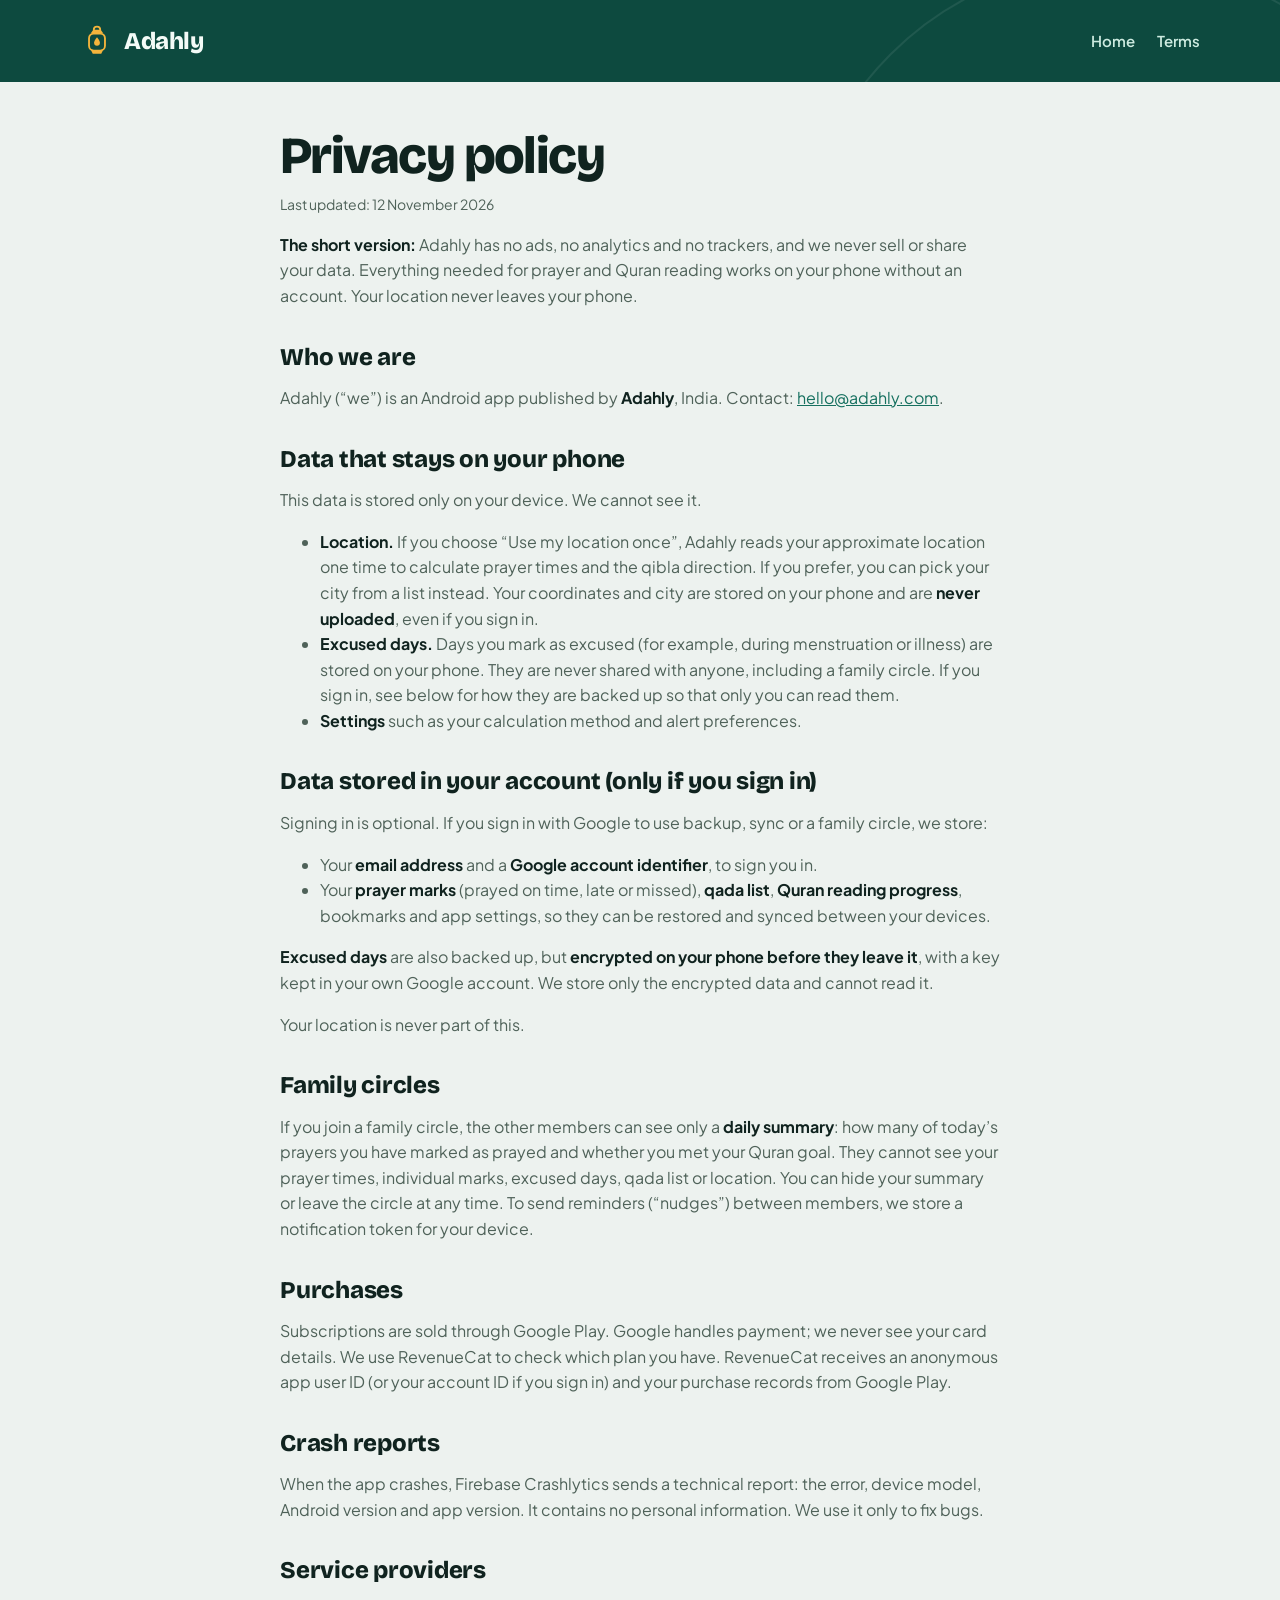
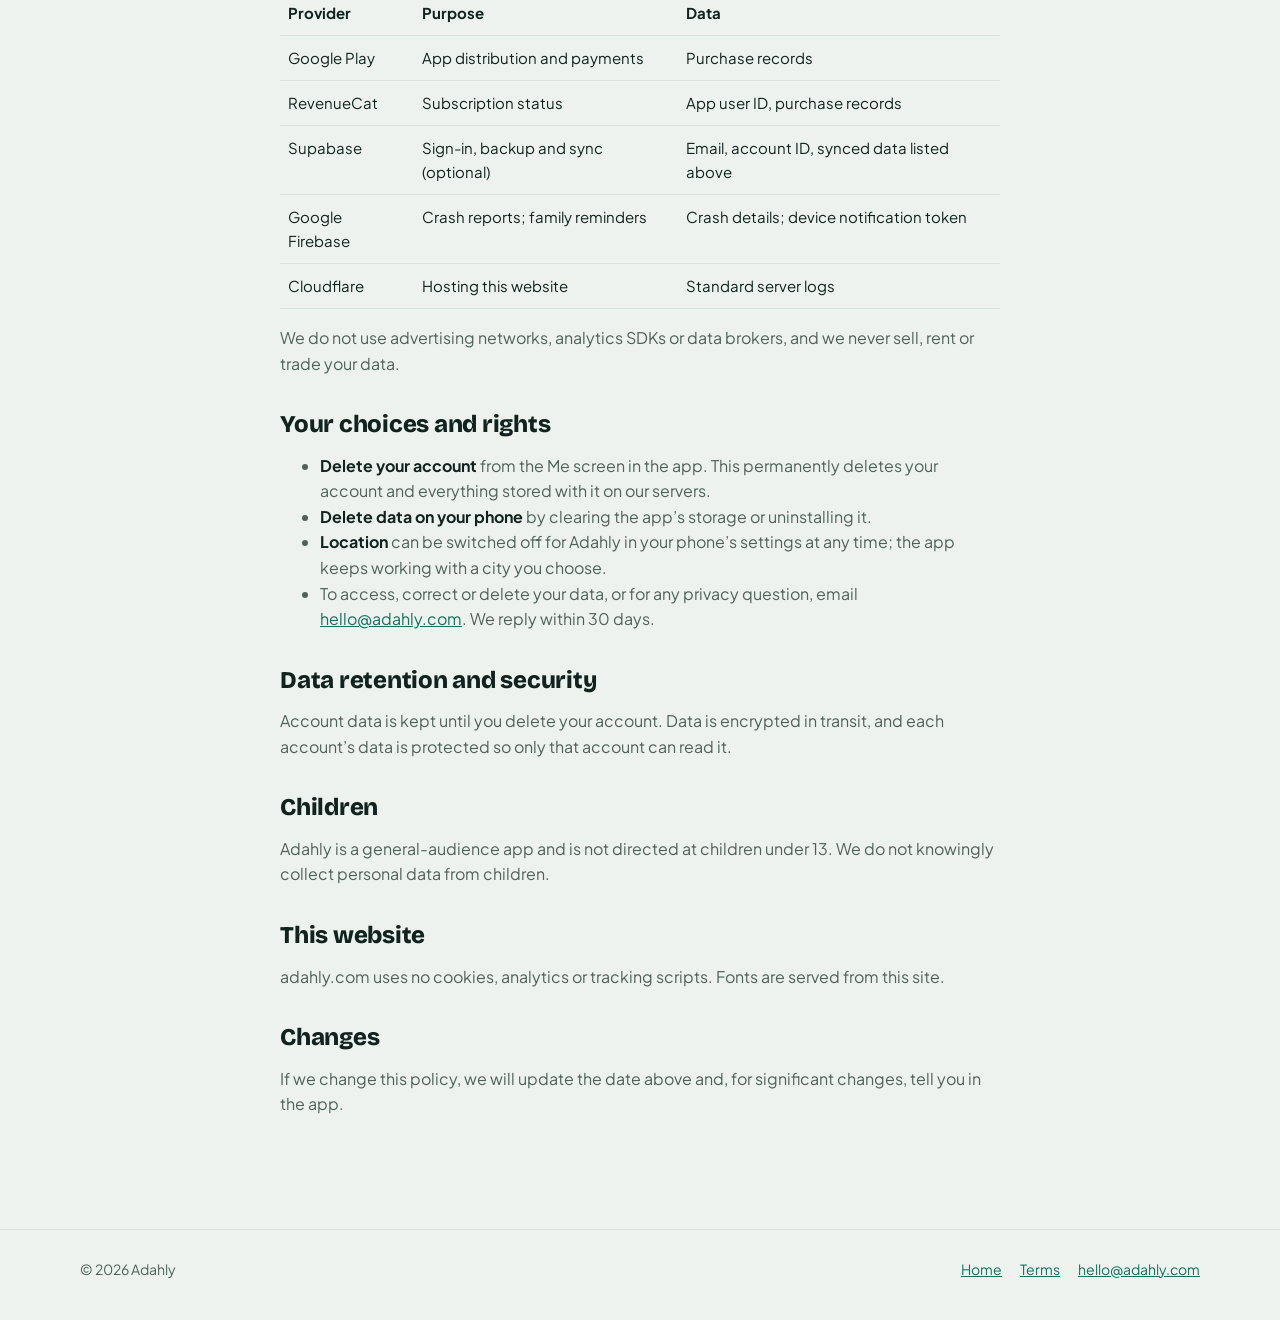
==== privacy.html @ 0e218136 "adahly.com website Landing page, privacy policy and terms. Static HTML and CSS, self-hosted fonts, n" ====
<!doctype html>
<html lang="en">
<head>
  <meta charset="utf-8">
  <meta http-equiv="Content-Security-Policy" content="default-src 'self'; img-src 'self' data:; style-src 'self' 'unsafe-inline'; font-src 'self'; script-src 'none'; object-src 'none'; base-uri 'self'; form-action 'none'">
  <meta name="viewport" content="width=device-width, initial-scale=1, viewport-fit=cover">
  <title>Privacy policy · Adahly</title>
  <meta name="description" content="How the Adahly app handles your data: no ads, no tracking, no data selling.">
  <meta name="theme-color" content="#0D4A3F">
  <link rel="canonical" href="https://adahly.com/privacy.html">
  <link rel="icon" href="favicon.svg" type="image/svg+xml">
  <link rel="stylesheet" href="styles.css">
</head>
<body>
<header class="hero doc-header">
  <div class="wrap">
    <nav class="nav" aria-label="Main">
      <a class="brand" href="/">
        <svg width="34" height="34" viewBox="0 0 64 64" aria-hidden="true"><path d="M26 11a6 6 0 0 1 12 0" fill="none" stroke="#F4B43C" stroke-width="3.5" stroke-linecap="round"/><path d="M20 18 25 11h14l5 7z" fill="#F4B43C"/><rect x="17" y="18" width="30" height="32" rx="9" fill="none" stroke="#F4B43C" stroke-width="3.5"/><path d="M32 25c4 4.5 5.5 8 5.5 10.5a5.5 5.5 0 0 1-11 0c0-2.5 1.5-6 5.5-10.5z" fill="#F4B43C"/><path d="M21 50h22l-3 6H24z" fill="#F4B43C"/></svg>
        Adahly
      </a>
      <div class="nav-links"><a href="/">Home</a><a href="terms.html">Terms</a></div>
    </nav>
  </div>
</header>

<main class="doc">
  <h1>Privacy policy</h1>
  <p class="updated">Last updated: 12 November 2026</p>

  <p><strong>The short version:</strong> Adahly has no ads, no analytics and no trackers, and we never sell or share your data. Everything needed for prayer and Quran reading works on your phone without an account. Your location never leaves your phone.</p>

  <h2>Who we are</h2>
  <p>Adahly (“we”) is an Android app published by <strong>Adahly</strong>, India. Contact: <a href="mailto:hello@adahly.com">hello@adahly.com</a>.</p>

  <h2>Data that stays on your phone</h2>
  <p>This data is stored only on your device. We cannot see it.</p>
  <ul>
    <li><strong>Location.</strong> If you choose “Use my location once”, Adahly reads your approximate location one time to calculate prayer times and the qibla direction. If you prefer, you can pick your city from a list instead. Your coordinates and city are stored on your phone and are <strong>never uploaded</strong>, even if you sign in.</li>
    <li><strong>Excused days.</strong> Days you mark as excused (for example, during menstruation or illness) are stored on your phone. They are never shared with anyone, including a family circle. If you sign in, see below for how they are backed up so that only you can read them.</li>
    <li><strong>Settings</strong> such as your calculation method and alert preferences.</li>
  </ul>

  <h2>Data stored in your account (only if you sign in)</h2>
  <p>Signing in is optional. If you sign in with Google to use backup, sync or a family circle, we store:</p>
  <ul>
    <li>Your <strong>email address</strong> and a <strong>Google account identifier</strong>, to sign you in.</li>
    <li>Your <strong>prayer marks</strong> (prayed on time, late or missed), <strong>qada list</strong>, <strong>Quran reading progress</strong>, bookmarks and app settings, so they can be restored and synced between your devices.</li>
  </ul>
  <p><strong>Excused days</strong> are also backed up, but <strong>encrypted on your phone before they leave it</strong>, with a key kept in your own Google account. We store only the encrypted data and cannot read it.</p>
  <p>Your location is never part of this.</p>

  <h2>Family circles</h2>
  <p>If you join a family circle, the other members can see only a <strong>daily summary</strong>: how many of today’s prayers you have marked as prayed and whether you met your Quran goal. They cannot see your prayer times, individual marks, excused days, qada list or location. You can hide your summary or leave the circle at any time. To send reminders (“nudges”) between members, we store a notification token for your device.</p>

  <h2>Purchases</h2>
  <p>Subscriptions are sold through Google Play. Google handles payment; we never see your card details. We use RevenueCat to check which plan you have. RevenueCat receives an anonymous app user ID (or your account ID if you sign in) and your purchase records from Google Play.</p>

  <h2>Crash reports</h2>
  <p>When the app crashes, Firebase Crashlytics sends a technical report: the error, device model, Android version and app version. It contains no personal information. We use it only to fix bugs.</p>

  <h2>Service providers</h2>
  <div class="table-scroll">
    <table>
      <thead><tr><th>Provider</th><th>Purpose</th><th>Data</th></tr></thead>
      <tbody>
        <tr><td>Google Play</td><td>App distribution and payments</td><td>Purchase records</td></tr>
        <tr><td>RevenueCat</td><td>Subscription status</td><td>App user ID, purchase records</td></tr>
        <tr><td>Supabase</td><td>Sign-in, backup and sync (optional)</td><td>Email, account ID, synced data listed above</td></tr>
        <tr><td>Google Firebase</td><td>Crash reports; family reminders</td><td>Crash details; device notification token</td></tr>
        <tr><td>Cloudflare</td><td>Hosting this website</td><td>Standard server logs</td></tr>
      </tbody>
    </table>
  </div>
  <p>We do not use advertising networks, analytics SDKs or data brokers, and we never sell, rent or trade your data.</p>

  <h2>Your choices and rights</h2>
  <ul>
    <li><strong>Delete your account</strong> from the Me screen in the app. This permanently deletes your account and everything stored with it on our servers.</li>
    <li><strong>Delete data on your phone</strong> by clearing the app’s storage or uninstalling it.</li>
    <li><strong>Location</strong> can be switched off for Adahly in your phone’s settings at any time; the app keeps working with a city you choose.</li>
    <li>To access, correct or delete your data, or for any privacy question, email <a href="mailto:hello@adahly.com">hello@adahly.com</a>. We reply within 30 days.</li>
  </ul>

  <h2>Data retention and security</h2>
  <p>Account data is kept until you delete your account. Data is encrypted in transit, and each account’s data is protected so only that account can read it.</p>

  <h2>Children</h2>
  <p>Adahly is a general-audience app and is not directed at children under 13. We do not knowingly collect personal data from children.</p>

  <h2>This website</h2>
  <p>adahly.com uses no cookies, analytics or tracking scripts. Fonts are served from this site.</p>

  <h2>Changes</h2>
  <p>If we change this policy, we will update the date above and, for significant changes, tell you in the app.</p>
</main>

<footer>
  <div class="wrap">
    <span>© 2026 Adahly</span>
    <nav aria-label="Legal"><a href="/">Home</a><a href="terms.html">Terms</a><a href="mailto:hello@adahly.com">hello@adahly.com</a></nav>
  </div>
</footer>
</body>
</html>
---- styles.css ----
/* Adahly website: Lantern theme (Requirements.md §9). No trackers, no
   cookies, fonts served from this site. */

@font-face {
  font-family: "Bricolage Grotesque";
  src: url("fonts/BricolageGrotesque.ttf") format("truetype");
  font-weight: 200 800;
  font-display: swap;
}
@font-face {
  font-family: "Plus Jakarta Sans";
  src: url("fonts/PlusJakartaSans.ttf") format("truetype");
  font-weight: 200 800;
  font-display: swap;
}

:root {
  --ground: #edf2ef;
  --card: #ffffff;
  --emerald: #0d4a3f;
  --emerald-accent: #16705f;
  --on-emerald: #f3fbf7;
  --on-emerald-muted: #bfe3d6;
  --saffron: #f4b43c;
  --on-saffron: #2a1e05;
  --ink: #10231f;
  --ink-muted: #4f6259;
  --line: #d7e2dc;
  --prayed: #1f9d6b;
  --freeze: #2d6e9e;
  --excused: #6e5fa6;
  --band: #10231f;
  --on-band: #f3fbf7;
  --on-band-muted: #a9c3ba;
  --display: "Bricolage Grotesque", "Segoe UI", system-ui, sans-serif;
  --body: "Plus Jakarta Sans", "Segoe UI", system-ui, sans-serif;
  color-scheme: light dark;
}
@media (prefers-color-scheme: dark) {
  :root {
    --ground: #0b1513;
    --card: #13201d;
    --emerald: #0f5a4b;
    --emerald-accent: #5cc9a7;
    --ink: #e9f1ee;
    --ink-muted: #9db1aa;
    --line: #22332f;
    --band: #060d0b;
  }
}

* { box-sizing: border-box; }
html { -webkit-text-size-adjust: 100%; }
body {
  margin: 0;
  background: var(--ground);
  color: var(--ink);
  font-family: var(--body);
  font-size: 16px;
  line-height: 1.6;
}
img, svg { max-width: 100%; }
a { color: var(--emerald-accent); }
a:focus-visible, button:focus-visible { outline: 3px solid var(--saffron); outline-offset: 3px; border-radius: 6px; }

.wrap {
  max-width: 1160px;
  margin: 0 auto;
  padding-left: max(20px, env(safe-area-inset-left));
  padding-right: max(20px, env(safe-area-inset-right));
}

h1, h2, h3 {
  font-family: var(--display);
  font-weight: 800;
  letter-spacing: -0.03em;
  line-height: 1.02;
  margin: 0;
  text-wrap: balance;
}
h2 { font-size: clamp(32px, 4.2vw, 52px); }
h3 { font-size: 22px; letter-spacing: -0.01em; }
.eyebrow {
  font-size: 13px;
  font-weight: 800;
  letter-spacing: 0.1em;
  text-transform: uppercase;
  color: var(--emerald-accent);
  margin: 0 0 12px;
}
.lead { font-size: 18px; color: var(--ink-muted); max-width: 34em; margin: 16px 0 0; }

/* Header + hero (emerald band) */
.hero { background: var(--emerald); color: var(--on-emerald); position: relative; overflow: hidden; }
.hero::after {
  content: "";
  position: absolute;
  right: -160px;
  top: -40px;
  width: 640px;
  height: 760px;
  border: 2px solid rgba(255, 255, 255, 0.08);
  border-radius: 320px 320px 0 0;
  pointer-events: none;
}
.nav { display: flex; flex-wrap: wrap; align-items: center; justify-content: space-between; gap: 12px 24px; padding-block: 22px; position: relative; z-index: 1; }
.brand { display: flex; align-items: center; gap: 10px; color: var(--on-emerald); text-decoration: none; font-family: var(--display); font-size: 24px; font-weight: 800; letter-spacing: -0.02em; }
.nav-links { display: flex; flex-wrap: wrap; gap: 6px 22px; align-items: center; font-weight: 600; font-size: 15px; }
.nav-links a { color: #cdebe0; text-decoration: none; }
.nav-links a:hover { color: #fff; }
.pill { background: var(--saffron); color: var(--on-saffron) !important; padding: 9px 16px; border-radius: 999px; font-weight: 800; }

.hero-grid { display: flex; flex-wrap: wrap; gap: 48px; align-items: flex-end; padding-top: 48px; position: relative; z-index: 1; }
.hero-copy { flex: 1 1 440px; min-width: 0; padding-bottom: 72px; }
.hero-copy h1 { font-size: clamp(42px, 6vw, 76px); line-height: 0.98; }
.hero-copy .lead { color: #cdebe0; }
.badge { display: inline-block; font-size: 13px; font-weight: 800; letter-spacing: 0.06em; color: var(--saffron); background: rgba(244, 180, 60, 0.14); padding: 8px 14px; border-radius: 999px; margin-bottom: 20px; }
.ctas { display: flex; flex-wrap: wrap; gap: 12px; margin-top: 26px; }
.btn { display: inline-flex; align-items: center; gap: 10px; min-height: 52px; padding: 10px 20px; border-radius: 16px; font-weight: 800; text-decoration: none; }
.btn-light { background: var(--on-emerald); color: #0d4a3f; }
.btn-ghost { border: 1px solid rgba(255, 255, 255, 0.25); color: #cdebe0; }
.promises { display: flex; flex-wrap: wrap; gap: 8px 22px; margin: 22px 0 0; padding: 0; list-style: none; font-weight: 700; font-size: 14px; }
.promises li::before { content: "✓"; color: var(--saffron); margin-right: 8px; }

.phone-col { flex: 0 1 480px; min-width: 0; display: flex; flex-wrap: wrap; justify-content: center; align-items: flex-end; gap: 16px; }
.phone { width: 300px; max-width: 100%; background: #0a2520; border-radius: 46px 46px 0 0; padding: 12px 12px 0; box-shadow: 0 40px 80px rgba(0, 0, 0, 0.35); }
.screen { background: #edf2ef; color: #10231f; border-radius: 36px 36px 0 0; padding: 22px 16px 18px; display: grid; gap: 12px; }
.screen small { display: block; font-size: 11px; font-weight: 600; color: #56695f; }
.screen .city { font-family: var(--display); font-size: 20px; font-weight: 800; }
.next { background: #0d4a3f; color: #f3fbf7; border-radius: 22px; padding: 14px 16px; }
.next .label { font-size: 11px; color: #bfe3d6; font-weight: 600; }
.next .name { font-family: var(--display); font-size: 30px; font-weight: 800; letter-spacing: -0.03em; }
.next .name span { font-size: 17px; color: #bfe3d6; font-weight: 600; }
.next .count { font-family: var(--display); font-size: 22px; font-weight: 700; font-variant-numeric: tabular-nums; }
.list { background: #fff; border-radius: 20px; padding: 6px; margin: 0; list-style: none; }
.list li { display: flex; align-items: center; gap: 10px; padding: 8px; border-radius: 12px; font-size: 14px; font-weight: 700; }
.list li.now { background: #fff6e0; }
.list li .t { margin-left: auto; font-family: var(--display); }
.list li.later { color: #56695f; }
.dot { width: 22px; height: 22px; border-radius: 50%; border: 2px dashed #b7c6bf; flex: none; }
.dot.done { background: #1f9d6b; border: 2px solid #1f9d6b; }
.dot.now { border: 2px solid #f4b43c; }
.streak-tile { position: relative; flex: none; margin-bottom: 48px; width: 150px; height: 150px; border-radius: 28px; background: var(--saffron); color: var(--on-saffron); padding: 16px; box-shadow: 0 24px 48px rgba(0, 0, 0, 0.3); }
.streak-tile b { display: block; font-family: var(--display); font-size: 46px; line-height: 1; letter-spacing: -0.04em; }
.streak-tile span { font-size: 12px; font-weight: 700; }
.streak-tile svg { position: absolute; right: 6px; bottom: 4px; }

/* The name */
.name-card { display: flex; flex-wrap: wrap; align-items: center; gap: 12px 48px; background: var(--card); border-radius: 32px; padding: 32px; }
.name-card > div { flex: 1 1 420px; min-width: 0; }
.name-card .lead strong { color: var(--ink); }
.arabic { flex: 0 1 auto; margin: 0; font-family: "Amiri", "Noto Naskh Arabic", "Scheherazade New", "Times New Roman", serif; font-size: clamp(56px, 9vw, 96px); line-height: 1.2; color: var(--emerald-accent); }

/* Sections */
section { padding-block: 88px 24px; }
.features { display: grid; grid-template-columns: repeat(auto-fit, minmax(240px, 1fr)); gap: 20px; margin-top: 36px; }
.feature { background: var(--card); border-radius: 28px; padding: 28px; }
.feature .icon { width: 52px; height: 52px; border-radius: 16px; background: color-mix(in srgb, var(--prayed) 14%, var(--card)); color: var(--emerald-accent); display: grid; place-items: center; margin-bottom: 14px; }
.feature p { margin: 10px 0 0; color: var(--ink-muted); font-size: 15px; }

.split { display: flex; flex-wrap: wrap; gap: 48px; align-items: center; }
.split > * { flex: 1 1 420px; min-width: 0; }
.points { list-style: none; padding: 0; margin: 22px 0 0; display: grid; gap: 14px; }
.points li { display: flex; gap: 14px; color: var(--ink-muted); font-size: 15px; }
.points b { color: var(--ink); }
.chip { width: 34px; height: 34px; border-radius: 11px; flex: none; display: grid; place-items: center; font-size: 16px; }
.panel { background: var(--card); border-radius: 32px; padding: 28px; }
.week { display: grid; grid-template-columns: repeat(7, minmax(0, 1fr)); gap: 8px; margin-top: 20px; }
.day { border-radius: 16px; border: 1px solid var(--line); padding: 12px 0 10px; text-align: center; font-size: 12px; font-weight: 700; }
.day i { display: block; width: 22px; height: 22px; border-radius: 50%; margin: 0 auto 8px; }
.legend { display: flex; flex-wrap: wrap; gap: 8px 16px; margin-top: 14px; font-size: 13px; color: var(--ink-muted); }
.legend span::before { content: ""; display: inline-block; width: 10px; height: 10px; border-radius: 3px; margin-right: 6px; background: var(--c); }

.band { background: var(--band); color: var(--on-band); margin-top: 88px; }
.band .wrap { padding-block: 88px; }
.band h2 { font-size: clamp(40px, 5.4vw, 72px); max-width: 13em; }
.band h2 em { font-style: normal; color: var(--saffron); }
.band-grid { display: grid; grid-template-columns: repeat(auto-fit, minmax(240px, 1fr)); gap: 28px; margin-top: 40px; }
.band-grid div { border-top: 1px solid rgba(255, 255, 255, 0.18); padding-top: 18px; }
.band-grid b { display: block; font-family: var(--display); font-size: 20px; }
.band-grid p { margin: 8px 0 0; color: var(--on-band-muted); font-size: 15px; }

.prices { display: grid; grid-template-columns: repeat(auto-fit, minmax(260px, 1fr)); gap: 20px; margin-top: 36px; }
.price { background: var(--card); border-radius: 28px; padding: 28px; position: relative; }
.price.featured { background: var(--emerald); color: var(--on-emerald); }
.price .amount { font-family: var(--display); font-size: 42px; font-weight: 800; letter-spacing: -0.03em; margin: 12px 0 14px; }
.price .amount small { font-size: 15px; font-weight: 600; letter-spacing: 0; opacity: 0.8; }
.price ul { list-style: none; margin: 0; padding: 0; display: grid; gap: 8px; font-size: 15px; color: var(--ink-muted); }
.price.featured ul { color: #cdebe0; }
.tag { position: absolute; top: 22px; right: 22px; font-size: 12px; font-weight: 800; padding: 5px 10px; border-radius: 999px; background: var(--saffron); color: var(--on-saffron); }
.fine { font-size: 14px; color: var(--ink-muted); max-width: 60em; margin-top: 20px; }

.faq { display: grid; gap: 4px; margin-top: 24px; }
.faq details { border-top: 1px solid var(--line); padding: 16px 0; }
.faq summary { font-weight: 700; font-size: 17px; cursor: pointer; }
.faq p { color: var(--ink-muted); margin: 8px 0 0; }

footer { border-top: 1px solid var(--line); margin-top: 72px; }
footer .wrap { display: flex; flex-wrap: wrap; justify-content: space-between; gap: 12px 24px; padding-block: 28px 40px; font-size: 14px; color: var(--ink-muted); }
footer nav { display: flex; flex-wrap: wrap; gap: 8px 18px; }

/* Legal pages */
.doc-header { background: var(--emerald); }
.doc { max-width: 760px; margin: 0 auto; padding: 48px max(20px, env(safe-area-inset-right)) 24px max(20px, env(safe-area-inset-left)); }
.doc h1 { font-size: clamp(36px, 5vw, 52px); }
.doc h2 { font-size: 24px; letter-spacing: -0.01em; margin: 36px 0 8px; }
.doc p, .doc li { color: var(--ink-muted); }
.doc strong { color: var(--ink); }
.doc .updated { font-size: 14px; margin-top: 10px; }
.doc table { width: 100%; border-collapse: collapse; font-size: 15px; }
.doc .table-scroll { overflow-x: auto; }
.doc th, .doc td { text-align: left; padding: 10px 8px; border-bottom: 1px solid var(--line); vertical-align: top; }
.doc th { color: var(--ink); }

@media (max-width: 520px) {
  .streak-tile { display: none; }
}
@media (prefers-reduced-motion: reduce) {
  * { scroll-behavior: auto !important; }
}
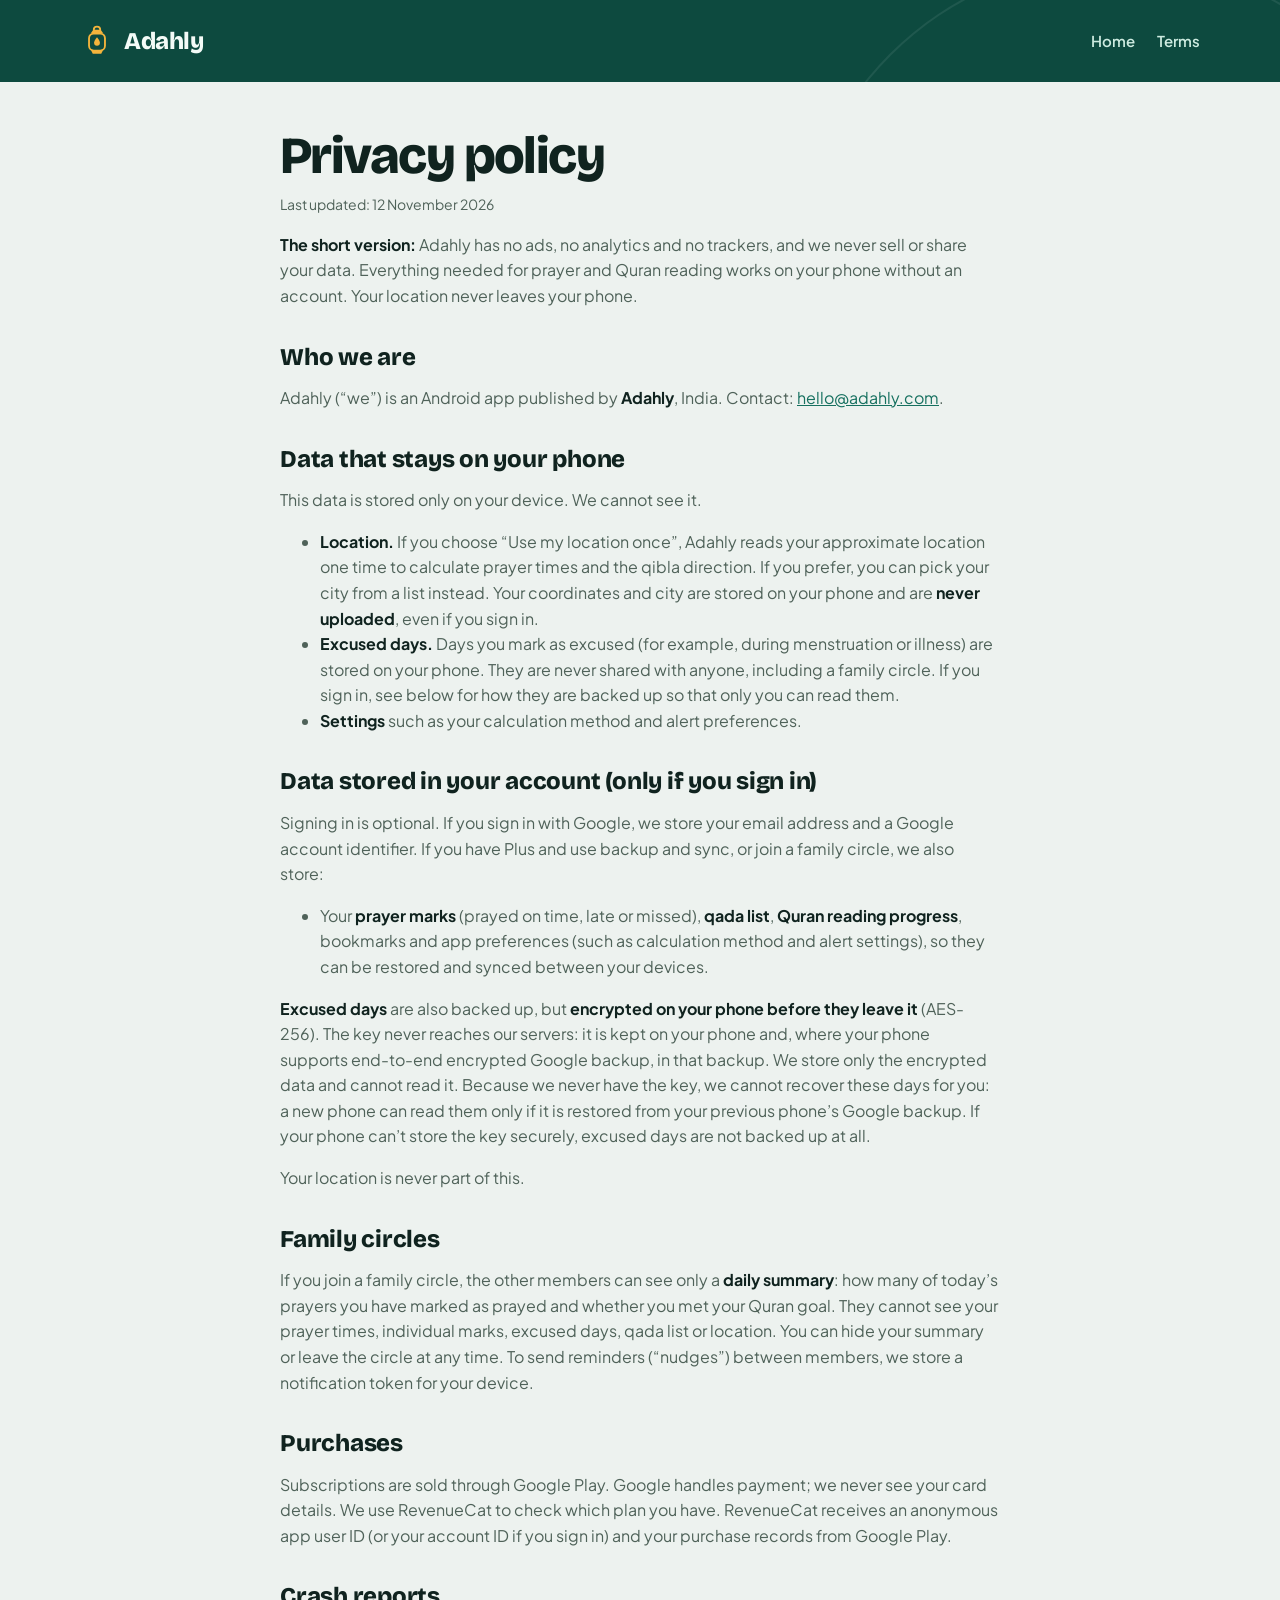
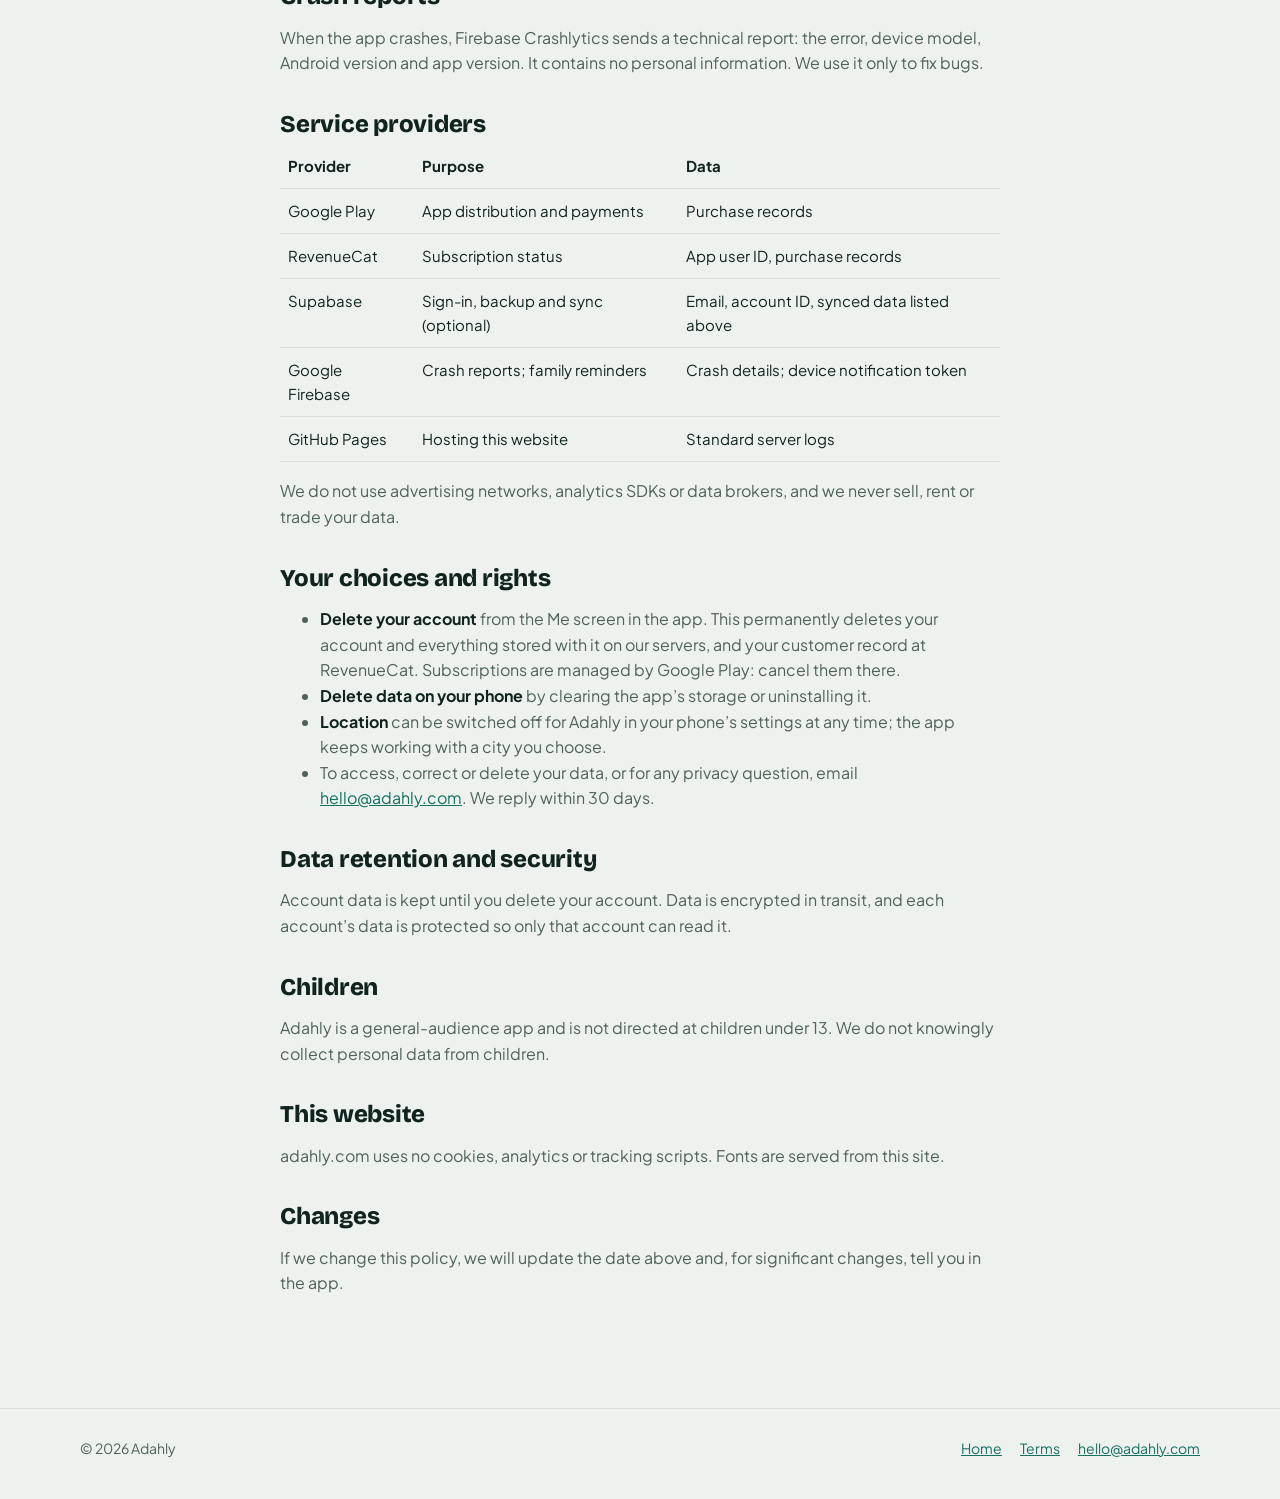
==== commit bb185b4b: "Clarify backup, encryption and account deletion in the privacy policy Co-Authored-By: Claude Opus 5." ====
--- a/privacy.html
+++ b/privacy.html
@@ -42,12 +42,11 @@
   </ul>
 
   <h2>Data stored in your account (only if you sign in)</h2>
-  <p>Signing in is optional. If you sign in with Google to use backup, sync or a family circle, we store:</p>
+  <p>Signing in is optional. If you sign in with Google, we store your email address and a Google account identifier. If you have Plus and use backup and sync, or join a family circle, we also store:</p>
   <ul>
-    <li>Your <strong>email address</strong> and a <strong>Google account identifier</strong>, to sign you in.</li>
-    <li>Your <strong>prayer marks</strong> (prayed on time, late or missed), <strong>qada list</strong>, <strong>Quran reading progress</strong>, bookmarks and app settings, so they can be restored and synced between your devices.</li>
+    <li>Your <strong>prayer marks</strong> (prayed on time, late or missed), <strong>qada list</strong>, <strong>Quran reading progress</strong>, bookmarks and app preferences (such as calculation method and alert settings), so they can be restored and synced between your devices.</li>
   </ul>
-  <p><strong>Excused days</strong> are also backed up, but <strong>encrypted on your phone before they leave it</strong>, with a key kept in your own Google account. We store only the encrypted data and cannot read it.</p>
+  <p><strong>Excused days</strong> are also backed up, but <strong>encrypted on your phone before they leave it</strong> (AES-256). The key never reaches our servers: it is kept on your phone and, where your phone supports end-to-end encrypted Google backup, in that backup. We store only the encrypted data and cannot read it. Because we never have the key, we cannot recover these days for you: a new phone can read them only if it is restored from your previous phone’s Google backup. If your phone can’t store the key securely, excused days are not backed up at all.</p>
   <p>Your location is never part of this.</p>
 
   <h2>Family circles</h2>
@@ -68,7 +67,7 @@
         <tr><td>RevenueCat</td><td>Subscription status</td><td>App user ID, purchase records</td></tr>
         <tr><td>Supabase</td><td>Sign-in, backup and sync (optional)</td><td>Email, account ID, synced data listed above</td></tr>
         <tr><td>Google Firebase</td><td>Crash reports; family reminders</td><td>Crash details; device notification token</td></tr>
-        <tr><td>Cloudflare</td><td>Hosting this website</td><td>Standard server logs</td></tr>
+        <tr><td>GitHub Pages</td><td>Hosting this website</td><td>Standard server logs</td></tr>
       </tbody>
     </table>
   </div>
@@ -76,7 +75,7 @@
 
   <h2>Your choices and rights</h2>
   <ul>
-    <li><strong>Delete your account</strong> from the Me screen in the app. This permanently deletes your account and everything stored with it on our servers.</li>
+    <li><strong>Delete your account</strong> from the Me screen in the app. This permanently deletes your account and everything stored with it on our servers, and your customer record at RevenueCat. Subscriptions are managed by Google Play: cancel them there.</li>
     <li><strong>Delete data on your phone</strong> by clearing the app’s storage or uninstalling it.</li>
     <li><strong>Location</strong> can be switched off for Adahly in your phone’s settings at any time; the app keeps working with a city you choose.</li>
     <li>To access, correct or delete your data, or for any privacy question, email <a href="mailto:hello@adahly.com">hello@adahly.com</a>. We reply within 30 days.</li>
--- a/styles.css
+++ b/styles.css
@@ -100,6 +100,7 @@
   width: 640px;
   height: 760px;
   border: 2px solid rgba(255, 255, 255, 0.08);
+  border-bottom: 0;
   border-radius: 320px 320px 0 0;
   pointer-events: none;
 }
@@ -183,8 +184,8 @@
 .prices { display: grid; grid-template-columns: repeat(auto-fit, minmax(260px, 1fr)); gap: 20px; margin-top: 36px; }
 .price { background: var(--card); border-radius: 28px; padding: 28px; position: relative; }
 .price.featured { background: var(--emerald); color: var(--on-emerald); }
-.price .amount { font-family: var(--display); font-size: 42px; font-weight: 800; letter-spacing: -0.03em; margin: 12px 0 14px; }
-.price .amount small { font-size: 15px; font-weight: 600; letter-spacing: 0; opacity: 0.8; }
+.price .amount { font-family: var(--display); font-size: 42px; font-weight: 800; letter-spacing: -0.03em; margin: 12px 0 14px; line-height: 1.1; display: flex; flex-wrap: wrap; align-items: baseline; gap: 4px 8px; }
+.price .amount small { font-size: 15px; font-weight: 600; letter-spacing: 0; opacity: 0.8; display: inline-block; line-height: 1.35; }
 .price ul { list-style: none; margin: 0; padding: 0; display: grid; gap: 8px; font-size: 15px; color: var(--ink-muted); }
 .price.featured ul { color: #cdebe0; }
 .tag { position: absolute; top: 22px; right: 22px; font-size: 12px; font-weight: 800; padding: 5px 10px; border-radius: 999px; background: var(--saffron); color: var(--on-saffron); }
@@ -214,6 +215,14 @@
 
 @media (max-width: 520px) {
   .streak-tile { display: none; }
+  .panel { padding: 20px; }
+  .week { gap: 4px; }
+  .day { font-size: 11px; letter-spacing: -0.02em; }
+}
+@media (max-width: 360px) {
+  .panel { padding: 16px; }
+  .week { gap: 3px; }
+  .day { font-size: 10px; }
 }
 @media (prefers-reduced-motion: reduce) {
   * { scroll-behavior: auto !important; }
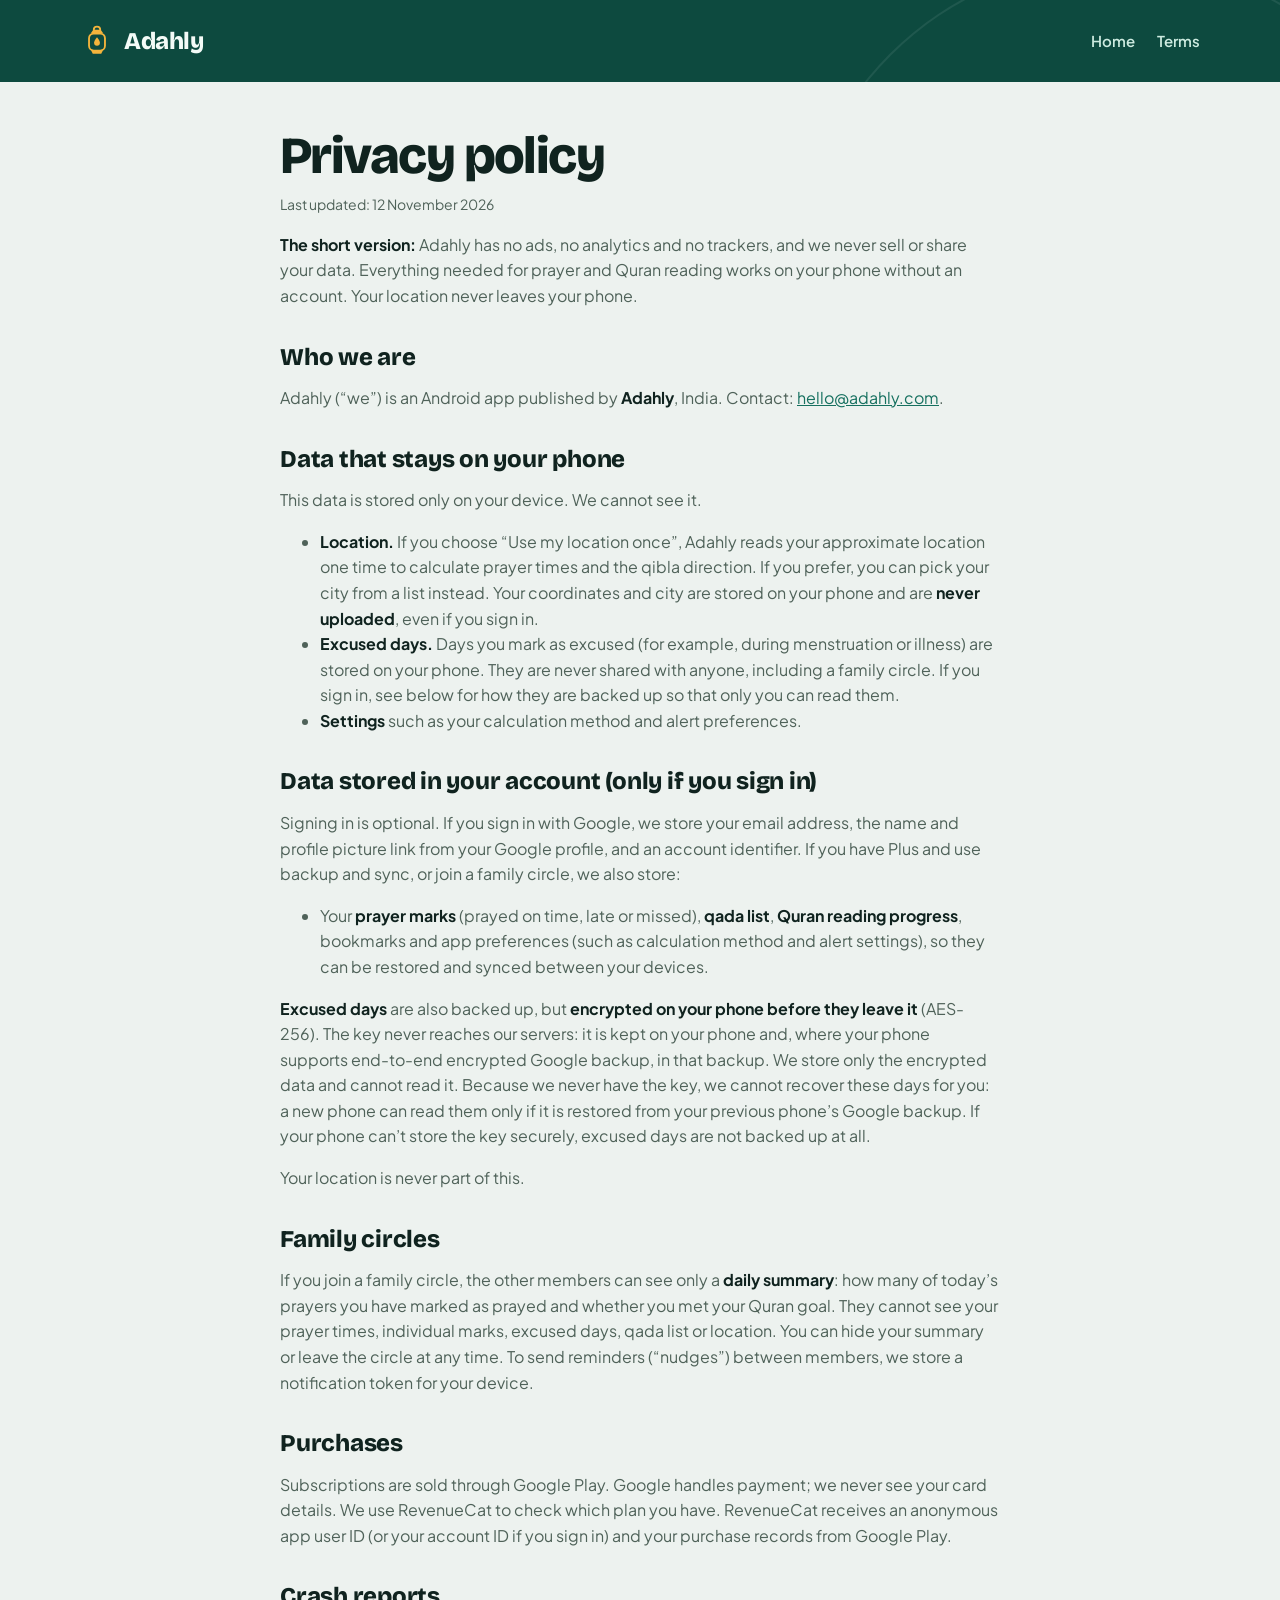
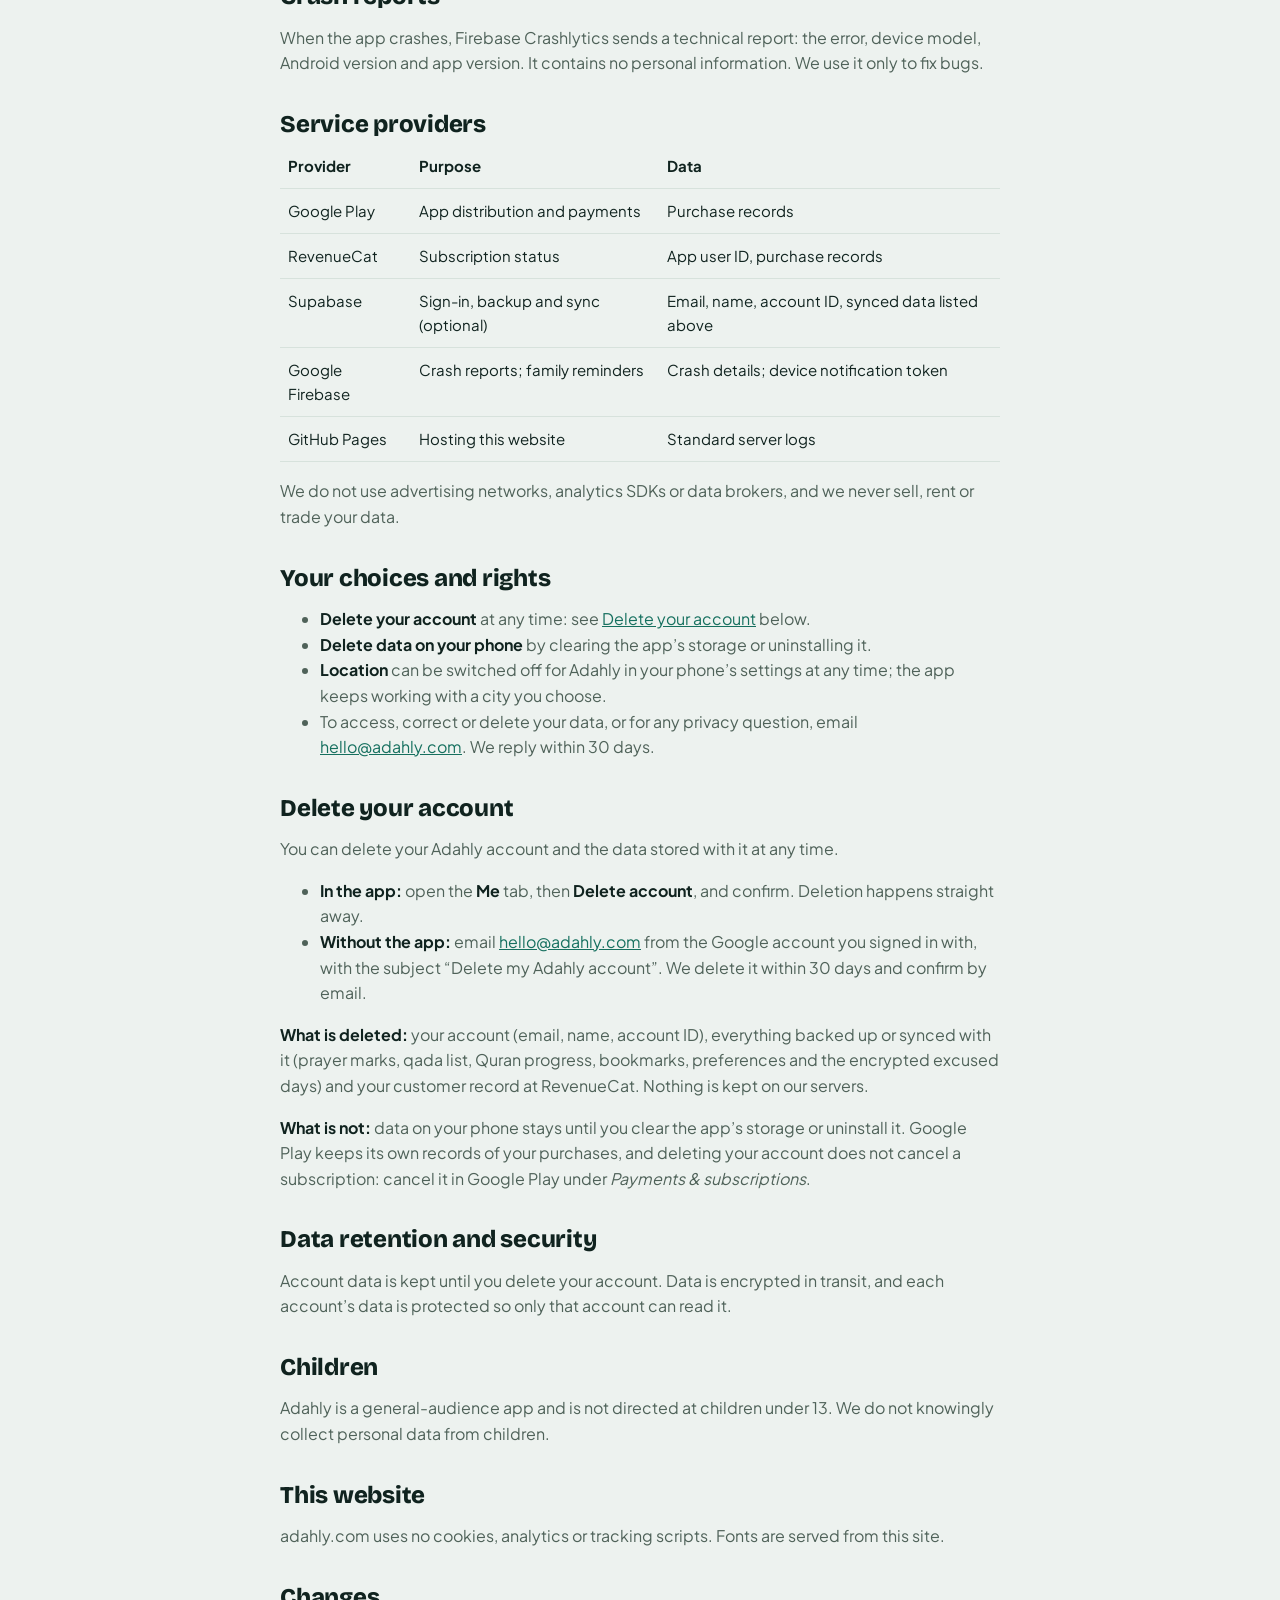
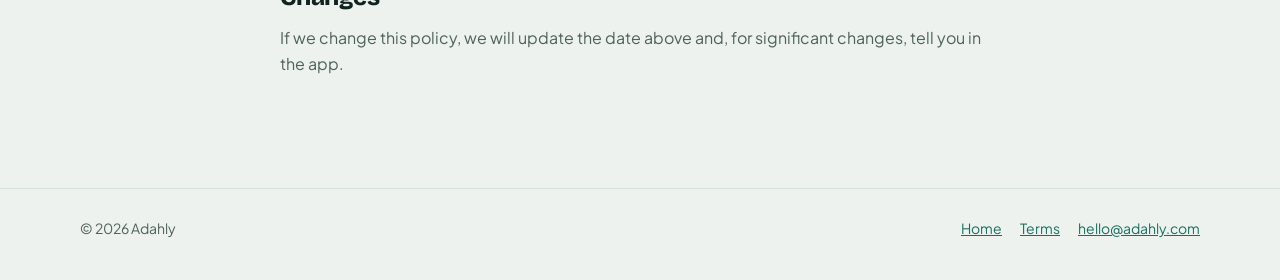
==== commit c699eb86: "Add account deletion instructions to the privacy policy Explain how to delete an account in the app " ====
--- a/privacy.html
+++ b/privacy.html
@@ -42,7 +42,7 @@
   </ul>
 
   <h2>Data stored in your account (only if you sign in)</h2>
-  <p>Signing in is optional. If you sign in with Google, we store your email address and a Google account identifier. If you have Plus and use backup and sync, or join a family circle, we also store:</p>
+  <p>Signing in is optional. If you sign in with Google, we store your email address, the name and profile picture link from your Google profile, and an account identifier. If you have Plus and use backup and sync, or join a family circle, we also store:</p>
   <ul>
     <li>Your <strong>prayer marks</strong> (prayed on time, late or missed), <strong>qada list</strong>, <strong>Quran reading progress</strong>, bookmarks and app preferences (such as calculation method and alert settings), so they can be restored and synced between your devices.</li>
   </ul>
@@ -65,7 +65,7 @@
       <tbody>
         <tr><td>Google Play</td><td>App distribution and payments</td><td>Purchase records</td></tr>
         <tr><td>RevenueCat</td><td>Subscription status</td><td>App user ID, purchase records</td></tr>
-        <tr><td>Supabase</td><td>Sign-in, backup and sync (optional)</td><td>Email, account ID, synced data listed above</td></tr>
+        <tr><td>Supabase</td><td>Sign-in, backup and sync (optional)</td><td>Email, name, account ID, synced data listed above</td></tr>
         <tr><td>Google Firebase</td><td>Crash reports; family reminders</td><td>Crash details; device notification token</td></tr>
         <tr><td>GitHub Pages</td><td>Hosting this website</td><td>Standard server logs</td></tr>
       </tbody>
@@ -75,11 +75,20 @@
 
   <h2>Your choices and rights</h2>
   <ul>
-    <li><strong>Delete your account</strong> from the Me screen in the app. This permanently deletes your account and everything stored with it on our servers, and your customer record at RevenueCat. Subscriptions are managed by Google Play: cancel them there.</li>
+    <li><strong>Delete your account</strong> at any time: see <a href="#delete-account">Delete your account</a> below.</li>
     <li><strong>Delete data on your phone</strong> by clearing the app’s storage or uninstalling it.</li>
     <li><strong>Location</strong> can be switched off for Adahly in your phone’s settings at any time; the app keeps working with a city you choose.</li>
     <li>To access, correct or delete your data, or for any privacy question, email <a href="mailto:hello@adahly.com">hello@adahly.com</a>. We reply within 30 days.</li>
   </ul>
+
+  <h2 id="delete-account">Delete your account</h2>
+  <p>You can delete your Adahly account and the data stored with it at any time.</p>
+  <ul>
+    <li><strong>In the app:</strong> open the <strong>Me</strong> tab, then <strong>Delete account</strong>, and confirm. Deletion happens straight away.</li>
+    <li><strong>Without the app:</strong> email <a href="mailto:hello@adahly.com?subject=Delete%20my%20Adahly%20account">hello@adahly.com</a> from the Google account you signed in with, with the subject “Delete my Adahly account”. We delete it within 30 days and confirm by email.</li>
+  </ul>
+  <p><strong>What is deleted:</strong> your account (email, name, account ID), everything backed up or synced with it (prayer marks, qada list, Quran progress, bookmarks, preferences and the encrypted excused days) and your customer record at RevenueCat. Nothing is kept on our servers.</p>
+  <p><strong>What is not:</strong> data on your phone stays until you clear the app’s storage or uninstall it. Google Play keeps its own records of your purchases, and deleting your account does not cancel a subscription: cancel it in Google Play under <em>Payments &amp; subscriptions</em>.</p>
 
   <h2>Data retention and security</h2>
   <p>Account data is kept until you delete your account. Data is encrypted in transit, and each account’s data is protected so only that account can read it.</p>
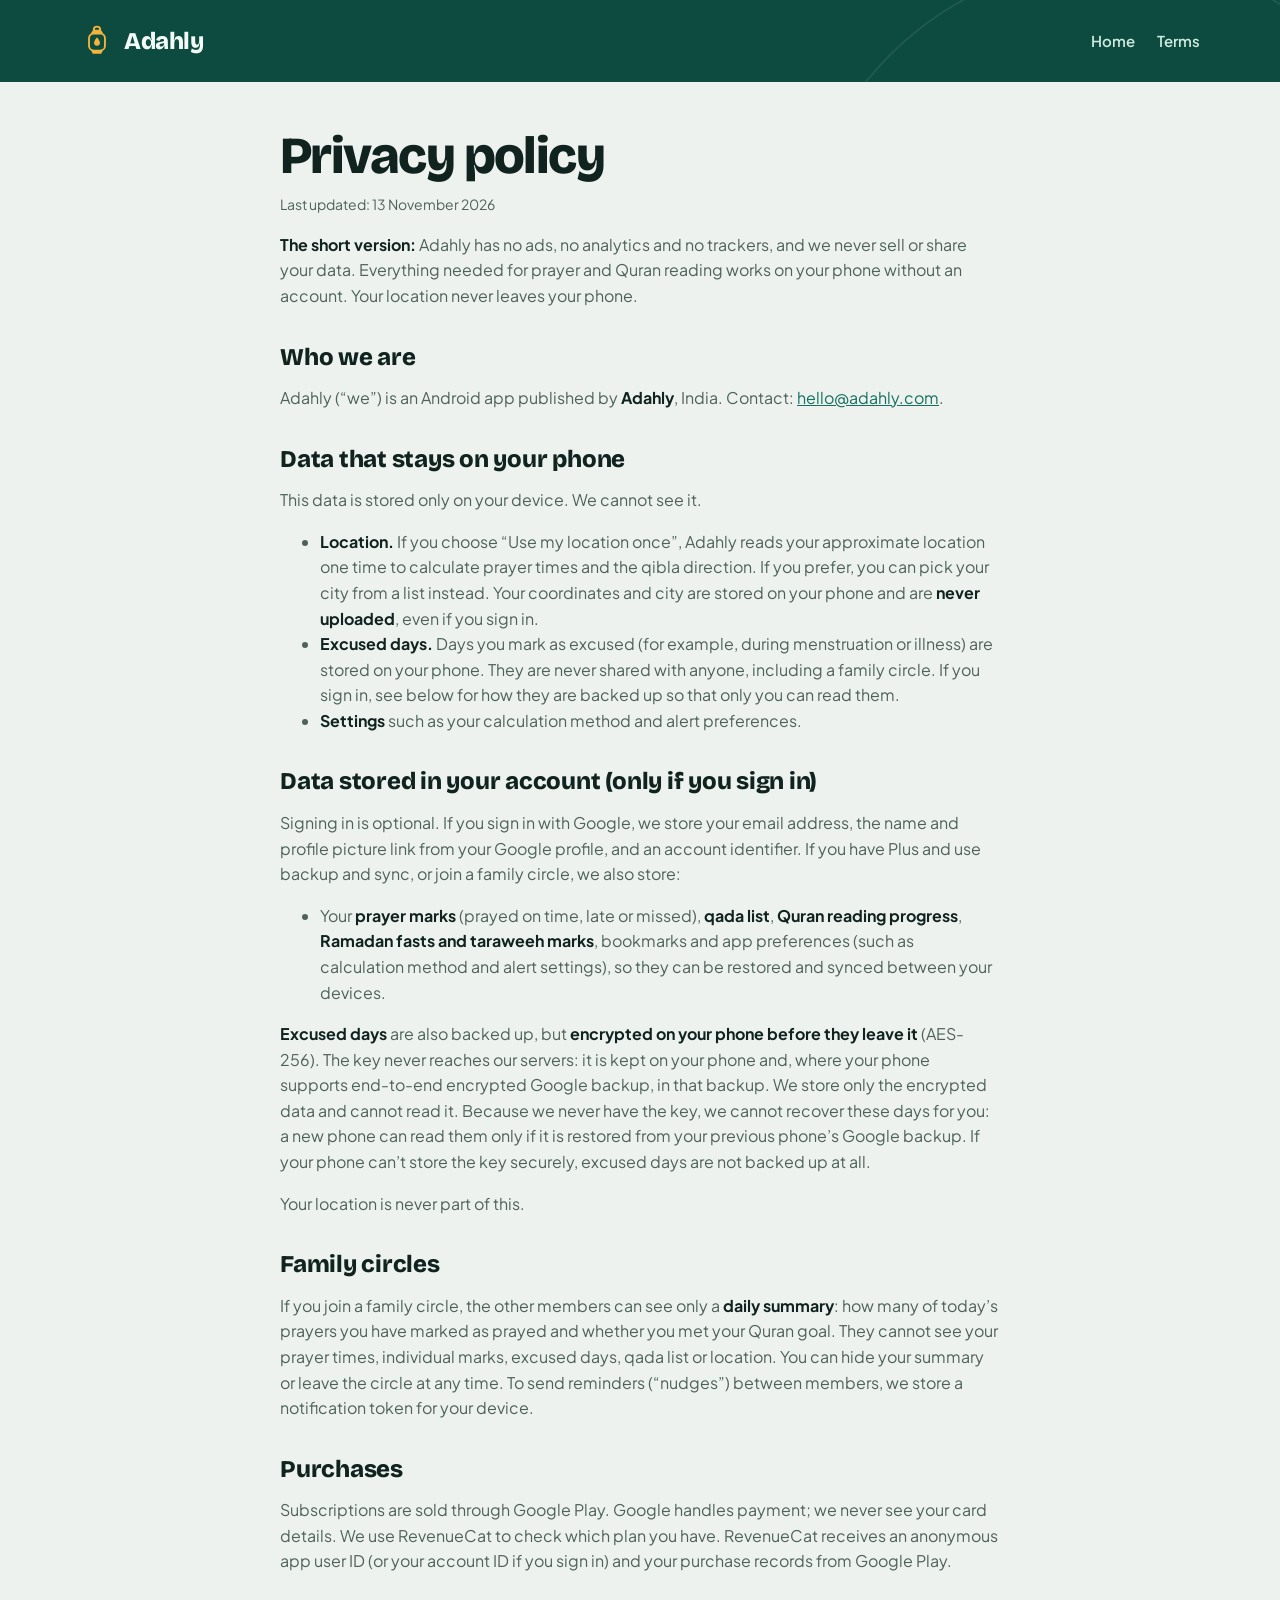
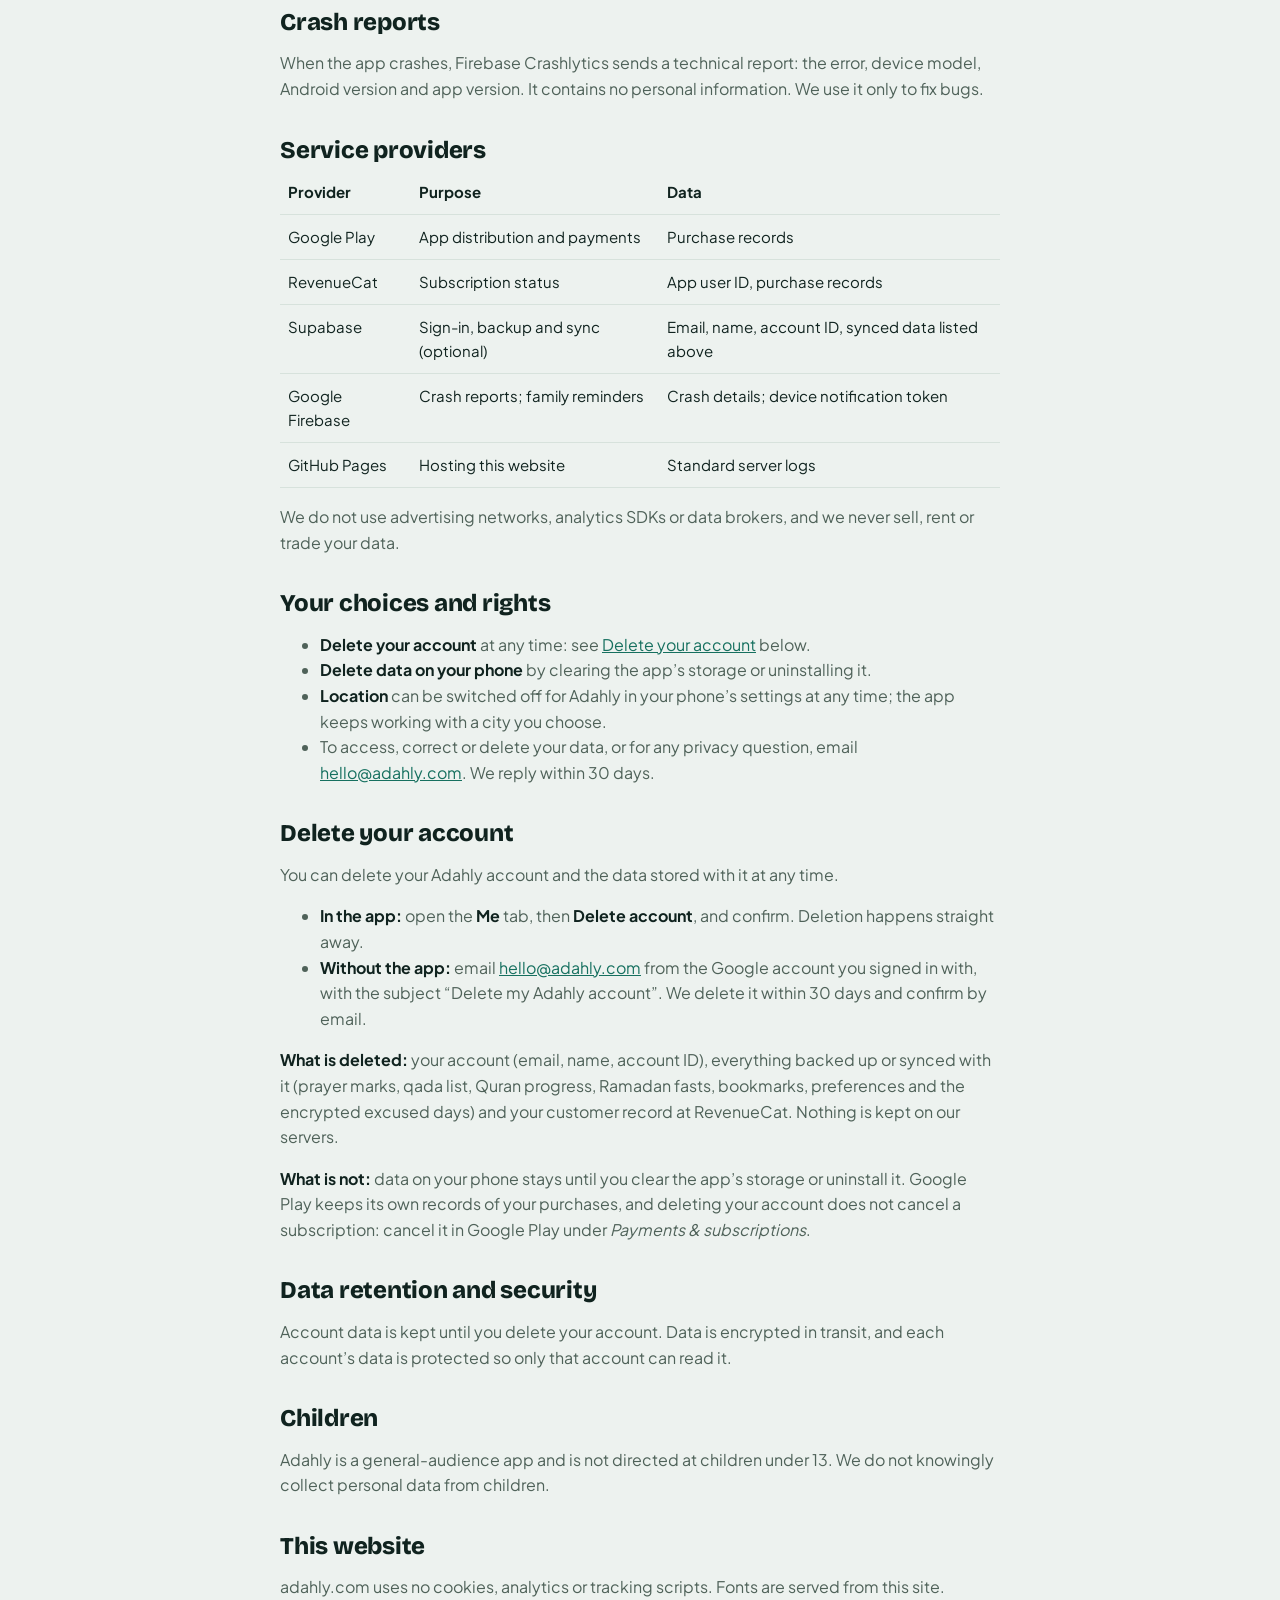
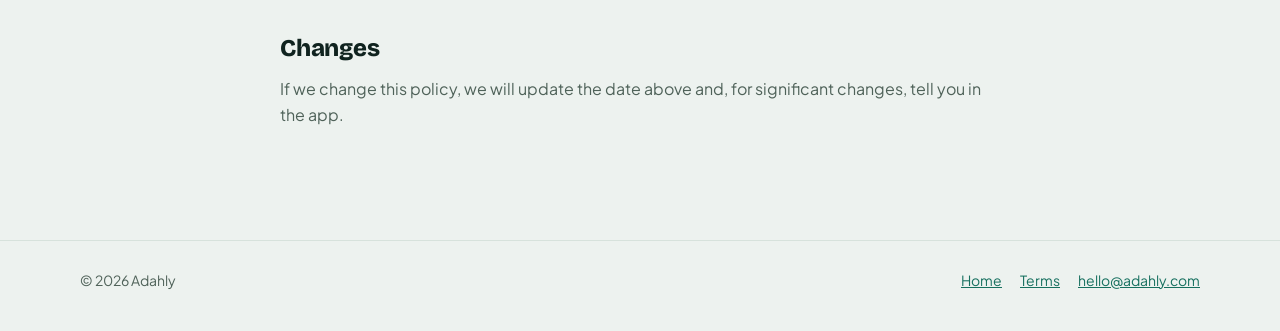
==== commit bec80b19: "Add Ramadan mode to the home page and privacy policy Co-Authored-By: Claude Opus 5.5 <noreply@anthro" ====
--- a/privacy.html
+++ b/privacy.html
@@ -26,7 +26,7 @@
 
 <main class="doc">
   <h1>Privacy policy</h1>
-  <p class="updated">Last updated: 12 November 2026</p>
+  <p class="updated">Last updated: 13 November 2026</p>
 
   <p><strong>The short version:</strong> Adahly has no ads, no analytics and no trackers, and we never sell or share your data. Everything needed for prayer and Quran reading works on your phone without an account. Your location never leaves your phone.</p>
 
@@ -44,7 +44,7 @@
   <h2>Data stored in your account (only if you sign in)</h2>
   <p>Signing in is optional. If you sign in with Google, we store your email address, the name and profile picture link from your Google profile, and an account identifier. If you have Plus and use backup and sync, or join a family circle, we also store:</p>
   <ul>
-    <li>Your <strong>prayer marks</strong> (prayed on time, late or missed), <strong>qada list</strong>, <strong>Quran reading progress</strong>, bookmarks and app preferences (such as calculation method and alert settings), so they can be restored and synced between your devices.</li>
+    <li>Your <strong>prayer marks</strong> (prayed on time, late or missed), <strong>qada list</strong>, <strong>Quran reading progress</strong>, <strong>Ramadan fasts and taraweeh marks</strong>, bookmarks and app preferences (such as calculation method and alert settings), so they can be restored and synced between your devices.</li>
   </ul>
   <p><strong>Excused days</strong> are also backed up, but <strong>encrypted on your phone before they leave it</strong> (AES-256). The key never reaches our servers: it is kept on your phone and, where your phone supports end-to-end encrypted Google backup, in that backup. We store only the encrypted data and cannot read it. Because we never have the key, we cannot recover these days for you: a new phone can read them only if it is restored from your previous phone’s Google backup. If your phone can’t store the key securely, excused days are not backed up at all.</p>
   <p>Your location is never part of this.</p>
@@ -87,7 +87,7 @@
     <li><strong>In the app:</strong> open the <strong>Me</strong> tab, then <strong>Delete account</strong>, and confirm. Deletion happens straight away.</li>
     <li><strong>Without the app:</strong> email <a href="mailto:hello@adahly.com?subject=Delete%20my%20Adahly%20account">hello@adahly.com</a> from the Google account you signed in with, with the subject “Delete my Adahly account”. We delete it within 30 days and confirm by email.</li>
   </ul>
-  <p><strong>What is deleted:</strong> your account (email, name, account ID), everything backed up or synced with it (prayer marks, qada list, Quran progress, bookmarks, preferences and the encrypted excused days) and your customer record at RevenueCat. Nothing is kept on our servers.</p>
+  <p><strong>What is deleted:</strong> your account (email, name, account ID), everything backed up or synced with it (prayer marks, qada list, Quran progress, Ramadan fasts, bookmarks, preferences and the encrypted excused days) and your customer record at RevenueCat. Nothing is kept on our servers.</p>
   <p><strong>What is not:</strong> data on your phone stays until you clear the app’s storage or uninstall it. Google Play keeps its own records of your purchases, and deleting your account does not cancel a subscription: cancel it in Google Play under <em>Payments &amp; subscriptions</em>.</p>
 
   <h2>Data retention and security</h2>
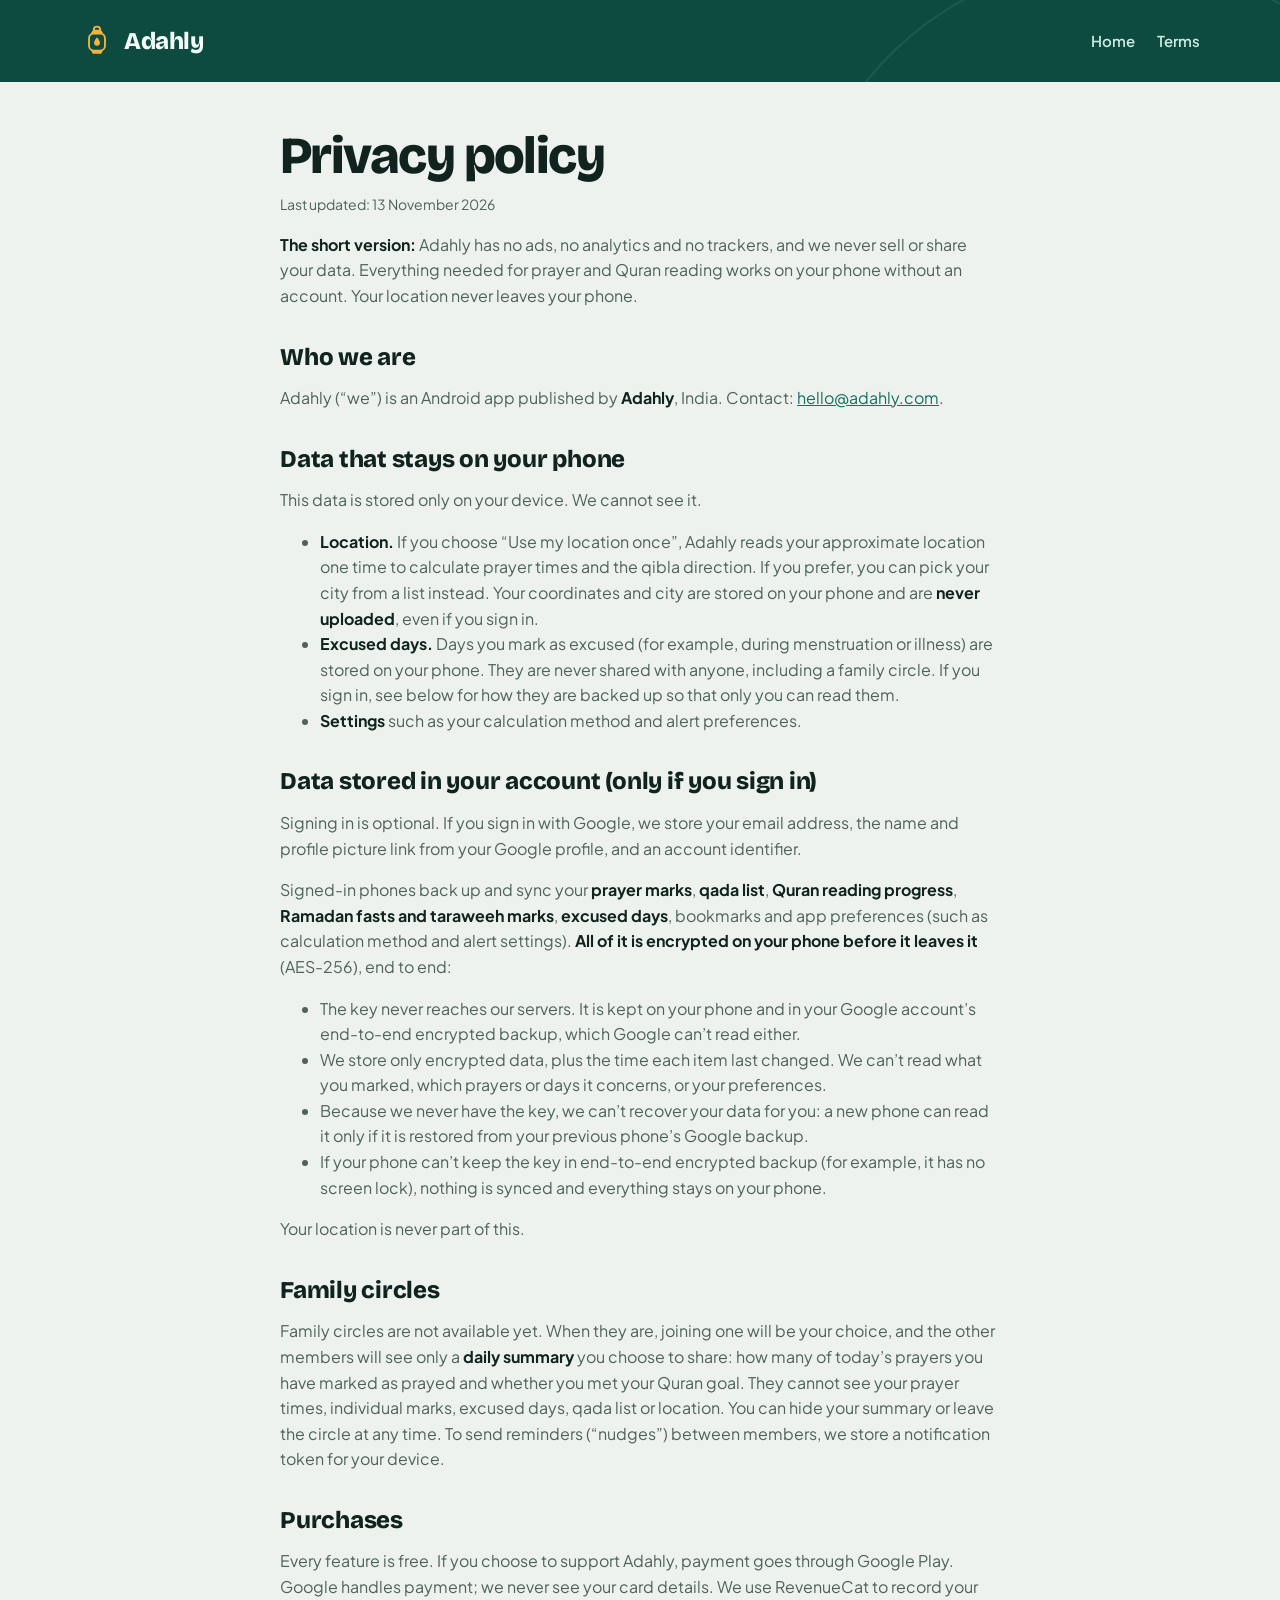
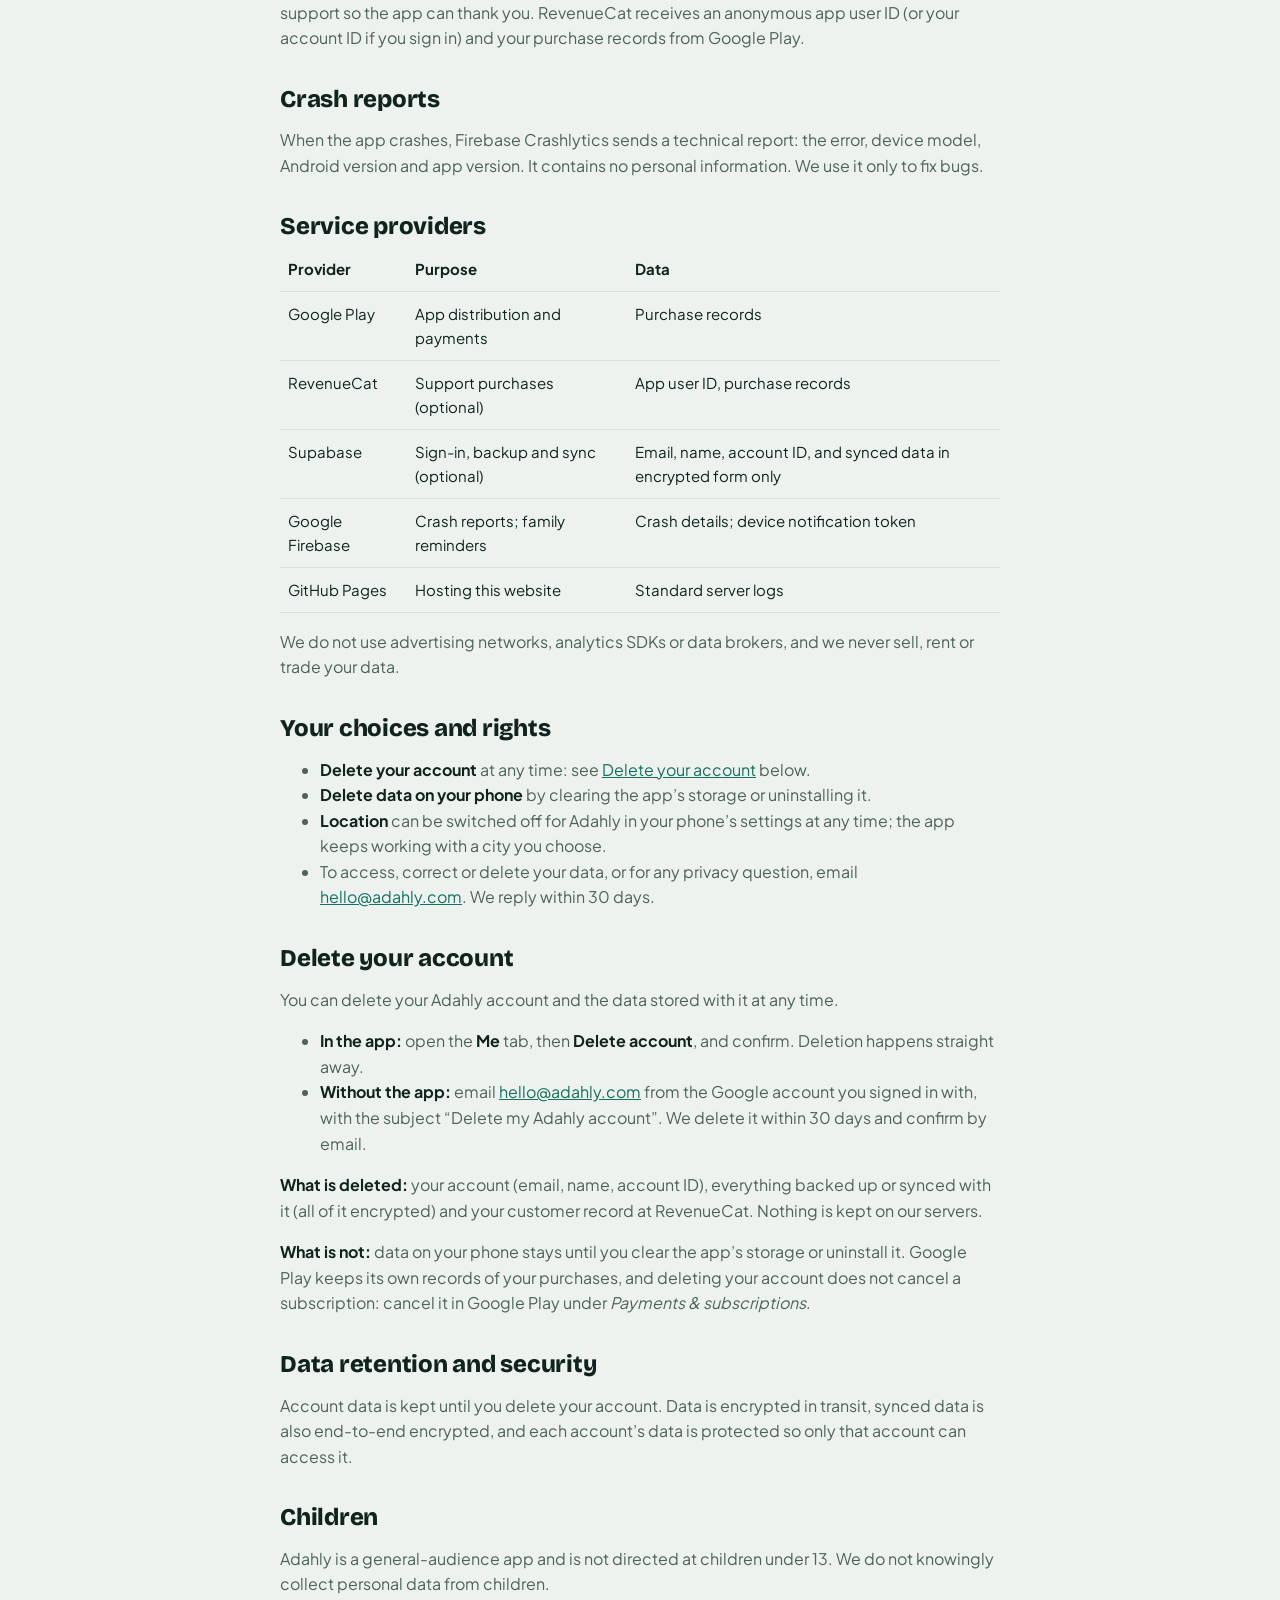
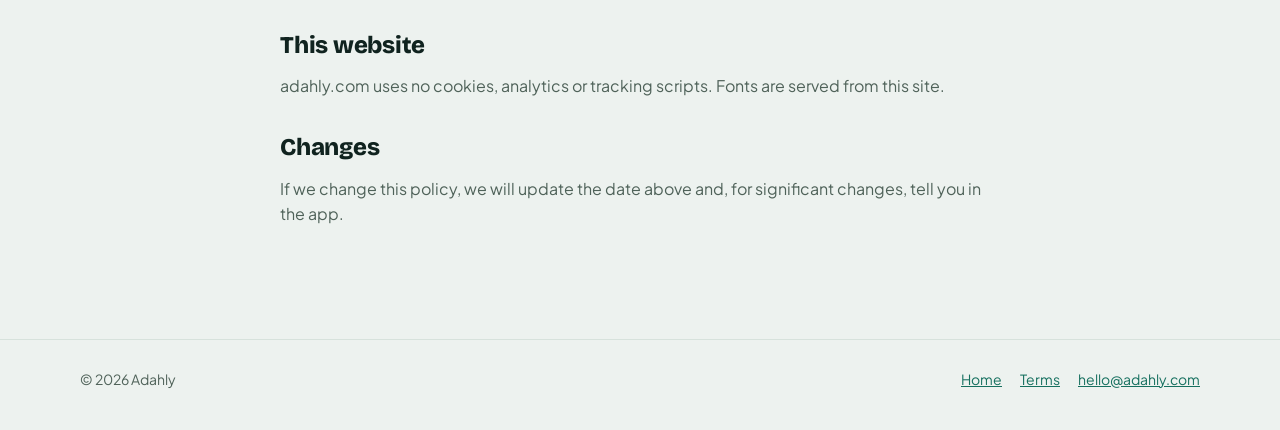
==== commit 7b3ba0b2: "Make every feature free and explain end-to-end encrypted sync" ====
--- a/privacy.html
+++ b/privacy.html
@@ -42,18 +42,21 @@
   </ul>
 
   <h2>Data stored in your account (only if you sign in)</h2>
-  <p>Signing in is optional. If you sign in with Google, we store your email address, the name and profile picture link from your Google profile, and an account identifier. If you have Plus and use backup and sync, or join a family circle, we also store:</p>
+  <p>Signing in is optional. If you sign in with Google, we store your email address, the name and profile picture link from your Google profile, and an account identifier.</p>
+  <p>Signed-in phones back up and sync your <strong>prayer marks</strong>, <strong>qada list</strong>, <strong>Quran reading progress</strong>, <strong>Ramadan fasts and taraweeh marks</strong>, <strong>excused days</strong>, bookmarks and app preferences (such as calculation method and alert settings). <strong>All of it is encrypted on your phone before it leaves it</strong> (AES-256), end to end:</p>
   <ul>
-    <li>Your <strong>prayer marks</strong> (prayed on time, late or missed), <strong>qada list</strong>, <strong>Quran reading progress</strong>, <strong>Ramadan fasts and taraweeh marks</strong>, bookmarks and app preferences (such as calculation method and alert settings), so they can be restored and synced between your devices.</li>
+    <li>The key never reaches our servers. It is kept on your phone and in your Google account’s end-to-end encrypted backup, which Google can’t read either.</li>
+    <li>We store only encrypted data, plus the time each item last changed. We can’t read what you marked, which prayers or days it concerns, or your preferences.</li>
+    <li>Because we never have the key, we can’t recover your data for you: a new phone can read it only if it is restored from your previous phone’s Google backup.</li>
+    <li>If your phone can’t keep the key in end-to-end encrypted backup (for example, it has no screen lock), nothing is synced and everything stays on your phone.</li>
   </ul>
-  <p><strong>Excused days</strong> are also backed up, but <strong>encrypted on your phone before they leave it</strong> (AES-256). The key never reaches our servers: it is kept on your phone and, where your phone supports end-to-end encrypted Google backup, in that backup. We store only the encrypted data and cannot read it. Because we never have the key, we cannot recover these days for you: a new phone can read them only if it is restored from your previous phone’s Google backup. If your phone can’t store the key securely, excused days are not backed up at all.</p>
   <p>Your location is never part of this.</p>
 
   <h2>Family circles</h2>
-  <p>If you join a family circle, the other members can see only a <strong>daily summary</strong>: how many of today’s prayers you have marked as prayed and whether you met your Quran goal. They cannot see your prayer times, individual marks, excused days, qada list or location. You can hide your summary or leave the circle at any time. To send reminders (“nudges”) between members, we store a notification token for your device.</p>
+  <p>Family circles are not available yet. When they are, joining one will be your choice, and the other members will see only a <strong>daily summary</strong> you choose to share: how many of today’s prayers you have marked as prayed and whether you met your Quran goal. They cannot see your prayer times, individual marks, excused days, qada list or location. You can hide your summary or leave the circle at any time. To send reminders (“nudges”) between members, we store a notification token for your device.</p>
 
   <h2>Purchases</h2>
-  <p>Subscriptions are sold through Google Play. Google handles payment; we never see your card details. We use RevenueCat to check which plan you have. RevenueCat receives an anonymous app user ID (or your account ID if you sign in) and your purchase records from Google Play.</p>
+  <p>Every feature is free. If you choose to support Adahly, payment goes through Google Play. Google handles payment; we never see your card details. We use RevenueCat to record your support so the app can thank you. RevenueCat receives an anonymous app user ID (or your account ID if you sign in) and your purchase records from Google Play.</p>
 
   <h2>Crash reports</h2>
   <p>When the app crashes, Firebase Crashlytics sends a technical report: the error, device model, Android version and app version. It contains no personal information. We use it only to fix bugs.</p>
@@ -64,8 +67,8 @@
       <thead><tr><th>Provider</th><th>Purpose</th><th>Data</th></tr></thead>
       <tbody>
         <tr><td>Google Play</td><td>App distribution and payments</td><td>Purchase records</td></tr>
-        <tr><td>RevenueCat</td><td>Subscription status</td><td>App user ID, purchase records</td></tr>
-        <tr><td>Supabase</td><td>Sign-in, backup and sync (optional)</td><td>Email, name, account ID, synced data listed above</td></tr>
+        <tr><td>RevenueCat</td><td>Support purchases (optional)</td><td>App user ID, purchase records</td></tr>
+        <tr><td>Supabase</td><td>Sign-in, backup and sync (optional)</td><td>Email, name, account ID, and synced data in encrypted form only</td></tr>
         <tr><td>Google Firebase</td><td>Crash reports; family reminders</td><td>Crash details; device notification token</td></tr>
         <tr><td>GitHub Pages</td><td>Hosting this website</td><td>Standard server logs</td></tr>
       </tbody>
@@ -87,11 +90,11 @@
     <li><strong>In the app:</strong> open the <strong>Me</strong> tab, then <strong>Delete account</strong>, and confirm. Deletion happens straight away.</li>
     <li><strong>Without the app:</strong> email <a href="mailto:hello@adahly.com?subject=Delete%20my%20Adahly%20account">hello@adahly.com</a> from the Google account you signed in with, with the subject “Delete my Adahly account”. We delete it within 30 days and confirm by email.</li>
   </ul>
-  <p><strong>What is deleted:</strong> your account (email, name, account ID), everything backed up or synced with it (prayer marks, qada list, Quran progress, Ramadan fasts, bookmarks, preferences and the encrypted excused days) and your customer record at RevenueCat. Nothing is kept on our servers.</p>
+  <p><strong>What is deleted:</strong> your account (email, name, account ID), everything backed up or synced with it (all of it encrypted) and your customer record at RevenueCat. Nothing is kept on our servers.</p>
   <p><strong>What is not:</strong> data on your phone stays until you clear the app’s storage or uninstall it. Google Play keeps its own records of your purchases, and deleting your account does not cancel a subscription: cancel it in Google Play under <em>Payments &amp; subscriptions</em>.</p>
 
   <h2>Data retention and security</h2>
-  <p>Account data is kept until you delete your account. Data is encrypted in transit, and each account’s data is protected so only that account can read it.</p>
+  <p>Account data is kept until you delete your account. Data is encrypted in transit, synced data is also end-to-end encrypted, and each account’s data is protected so only that account can access it.</p>
 
   <h2>Children</h2>
   <p>Adahly is a general-audience app and is not directed at children under 13. We do not knowingly collect personal data from children.</p>
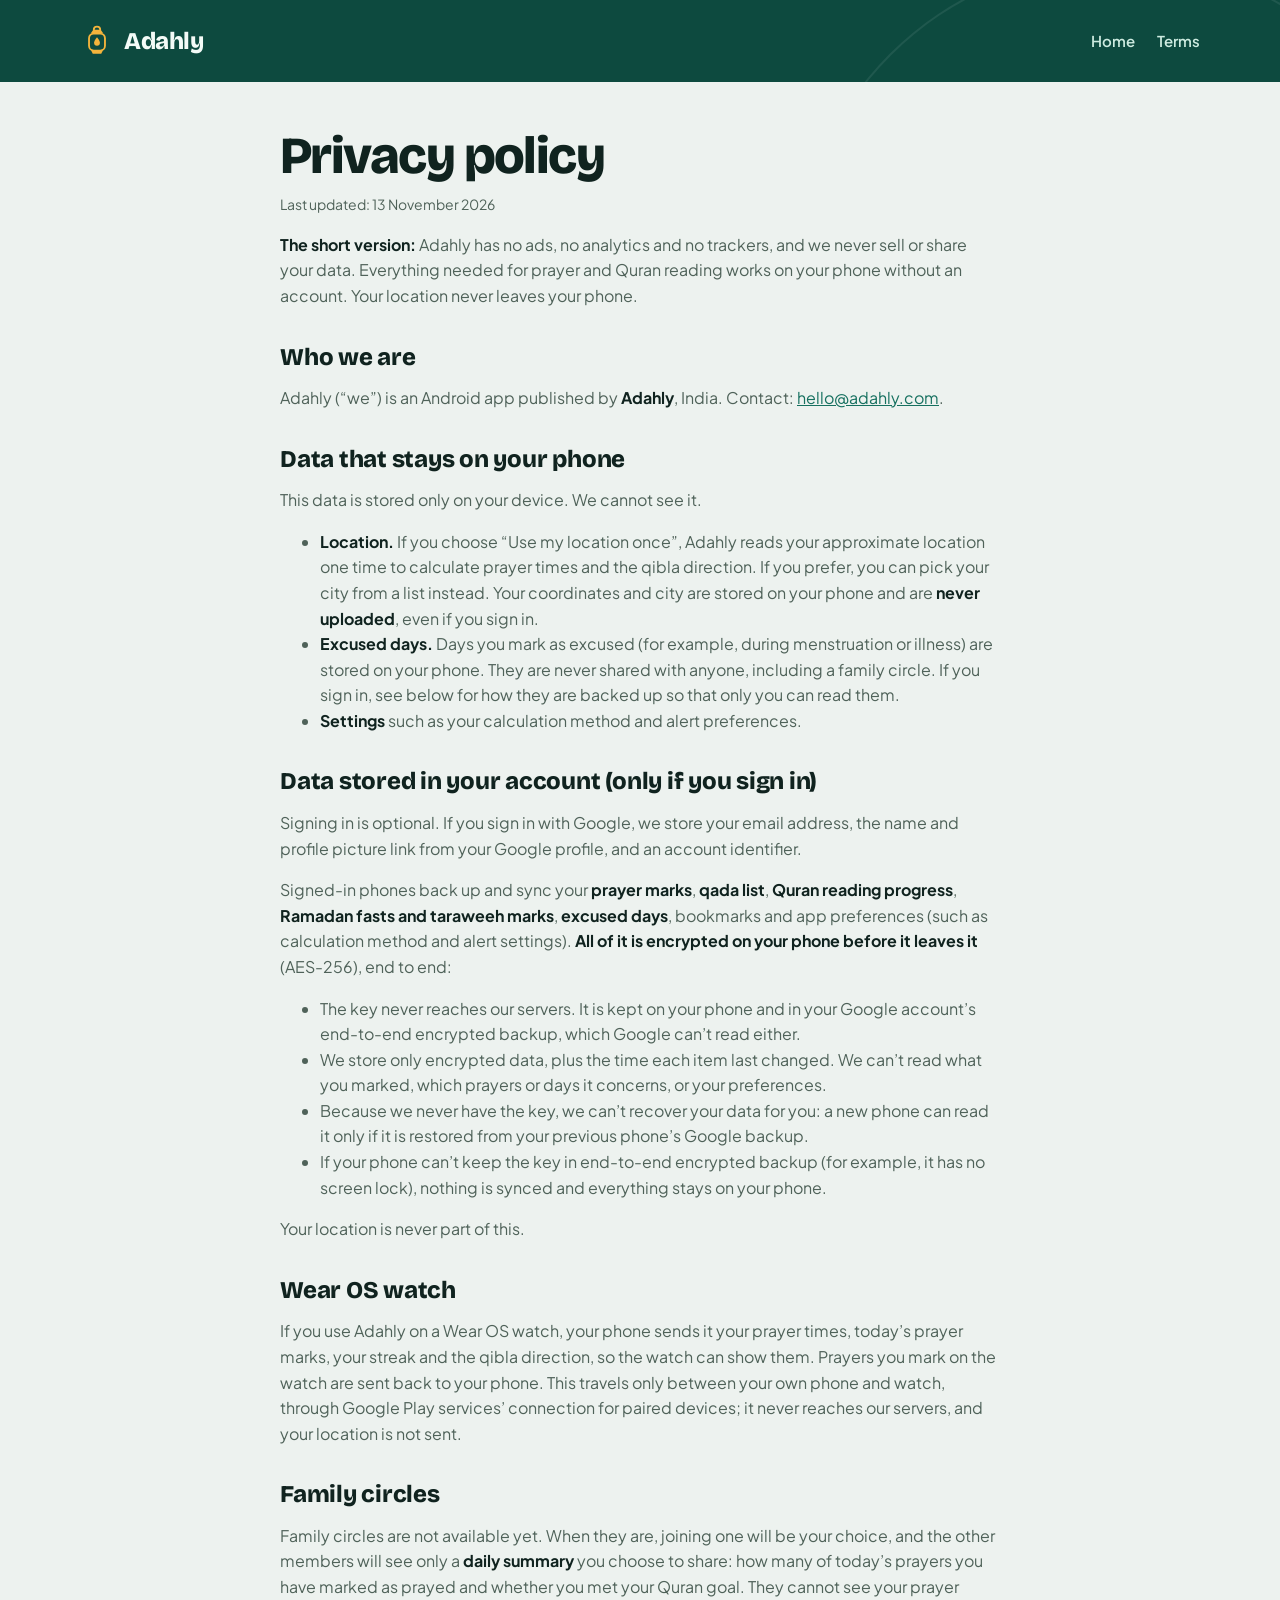
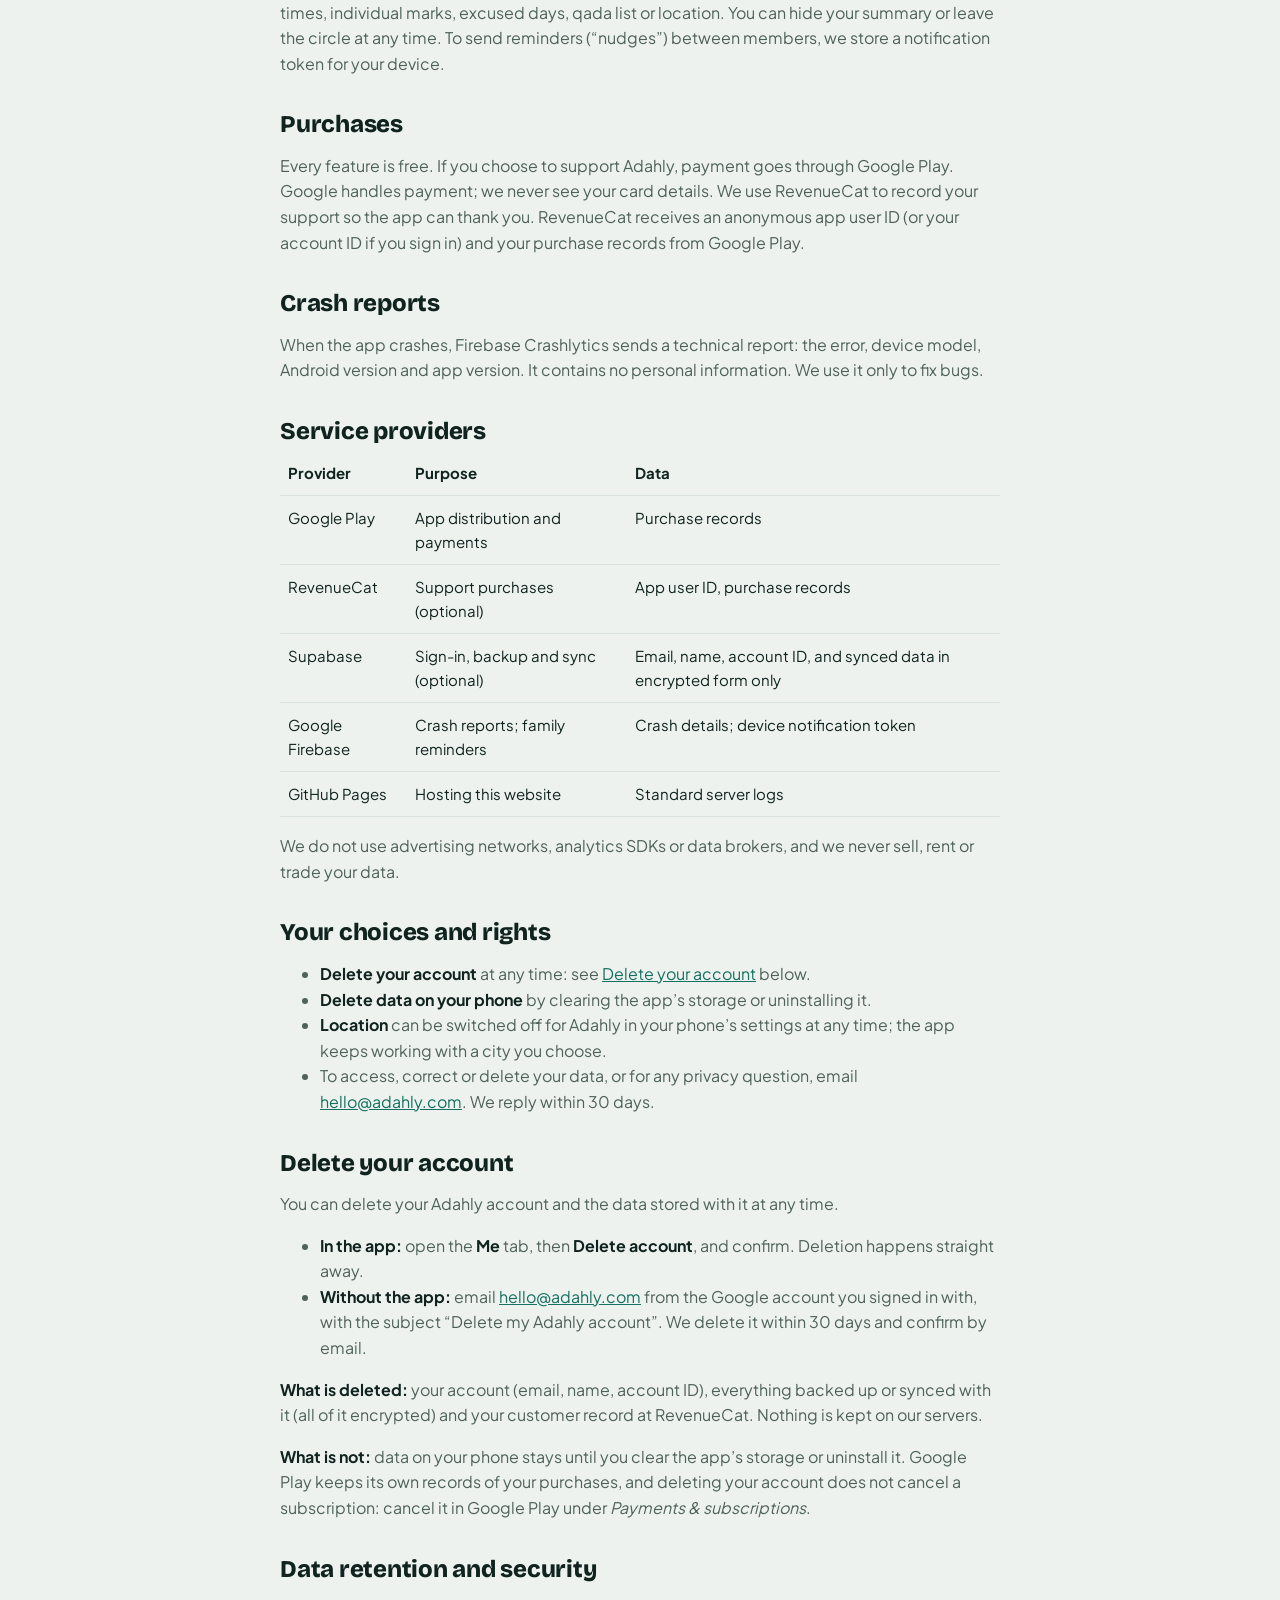
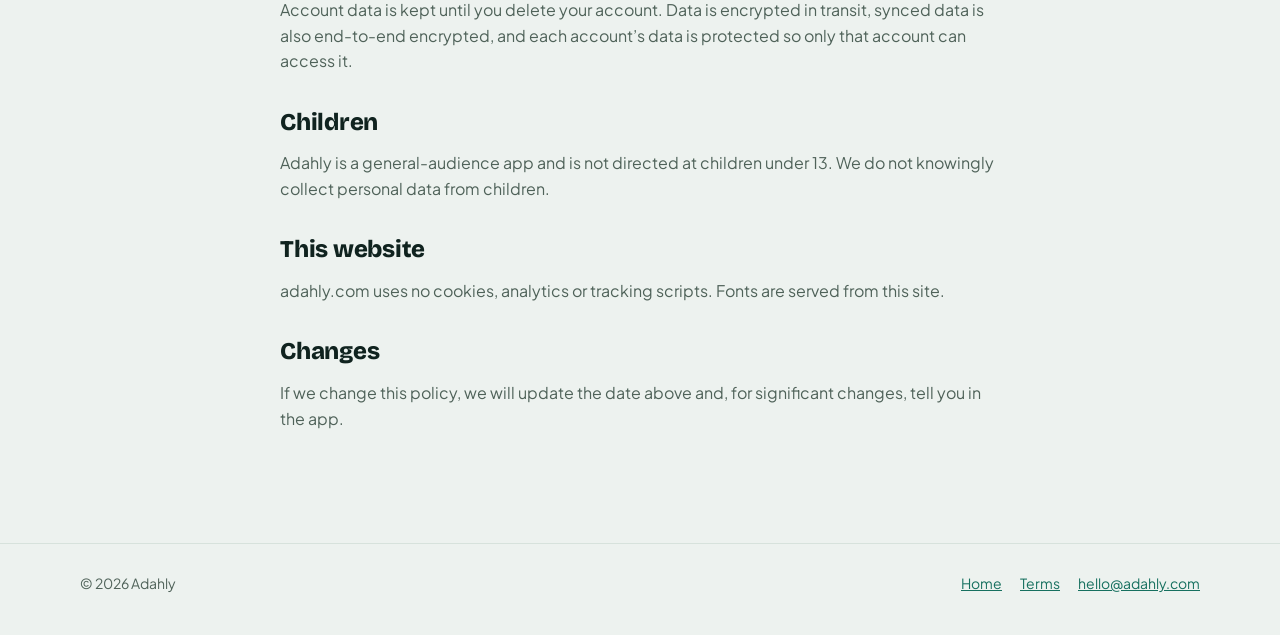
==== commit d5b9d9c9: "Explain what the watch app receives from the phone" ====
--- a/privacy.html
+++ b/privacy.html
@@ -51,6 +51,9 @@
     <li>If your phone can’t keep the key in end-to-end encrypted backup (for example, it has no screen lock), nothing is synced and everything stays on your phone.</li>
   </ul>
   <p>Your location is never part of this.</p>
+
+  <h2>Wear OS watch</h2>
+  <p>If you use Adahly on a Wear OS watch, your phone sends it your prayer times, today’s prayer marks, your streak and the qibla direction, so the watch can show them. Prayers you mark on the watch are sent back to your phone. This travels only between your own phone and watch, through Google Play services’ connection for paired devices; it never reaches our servers, and your location is not sent.</p>
 
   <h2>Family circles</h2>
   <p>Family circles are not available yet. When they are, joining one will be your choice, and the other members will see only a <strong>daily summary</strong> you choose to share: how many of today’s prayers you have marked as prayed and whether you met your Quran goal. They cannot see your prayer times, individual marks, excused days, qada list or location. You can hide your summary or leave the circle at any time. To send reminders (“nudges”) between members, we store a notification token for your device.</p>
